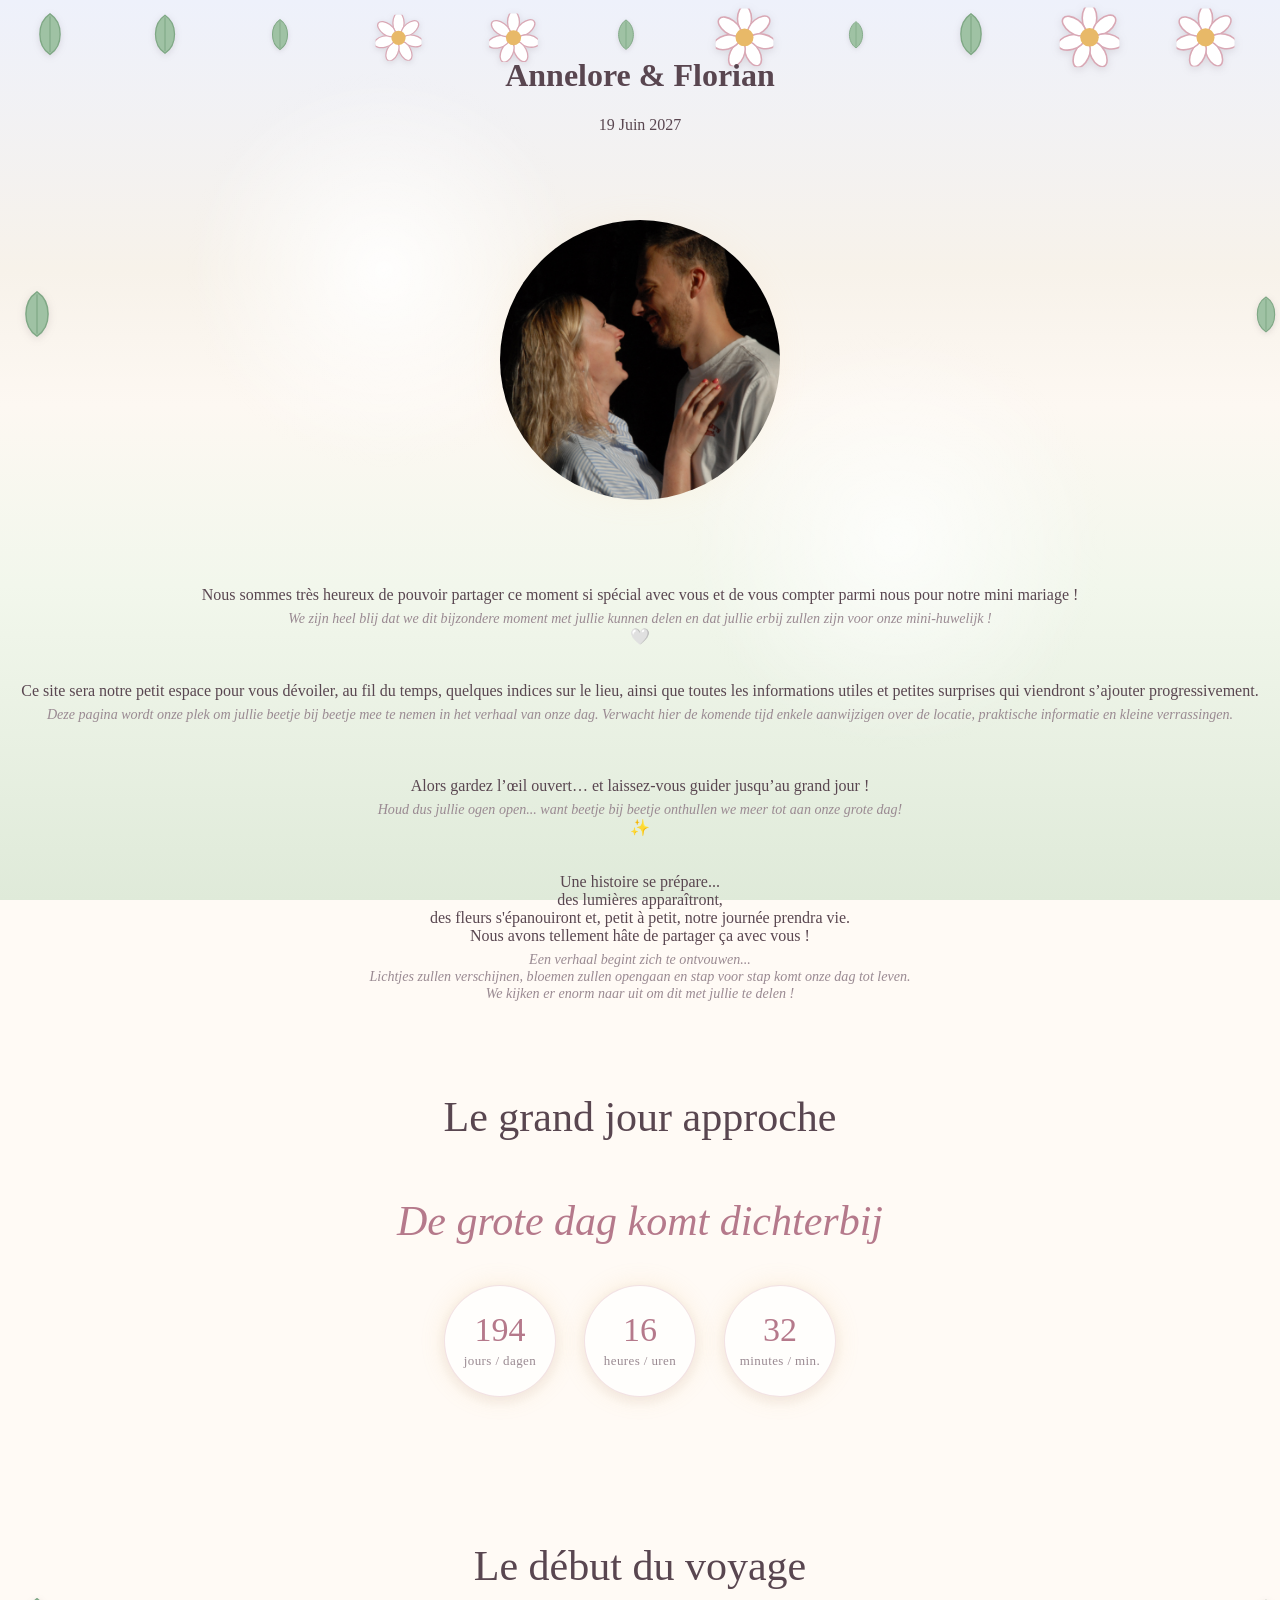
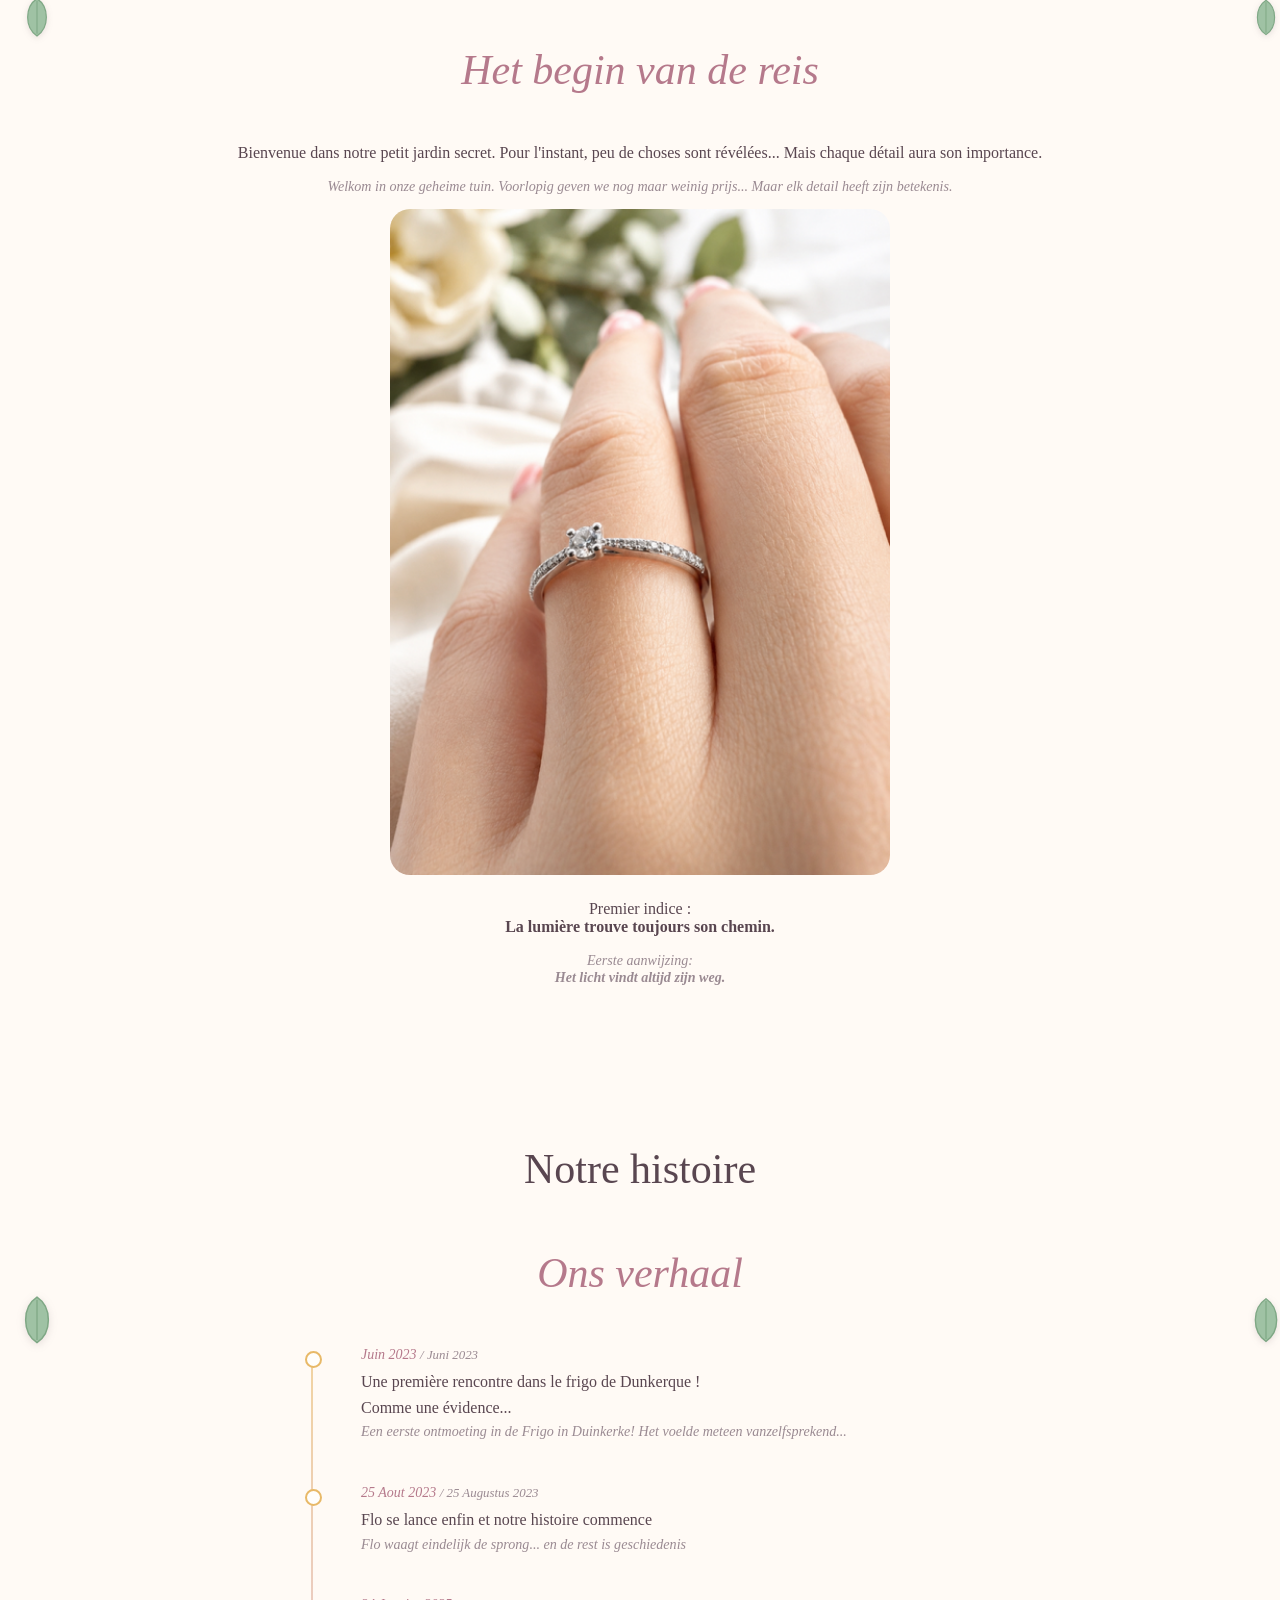
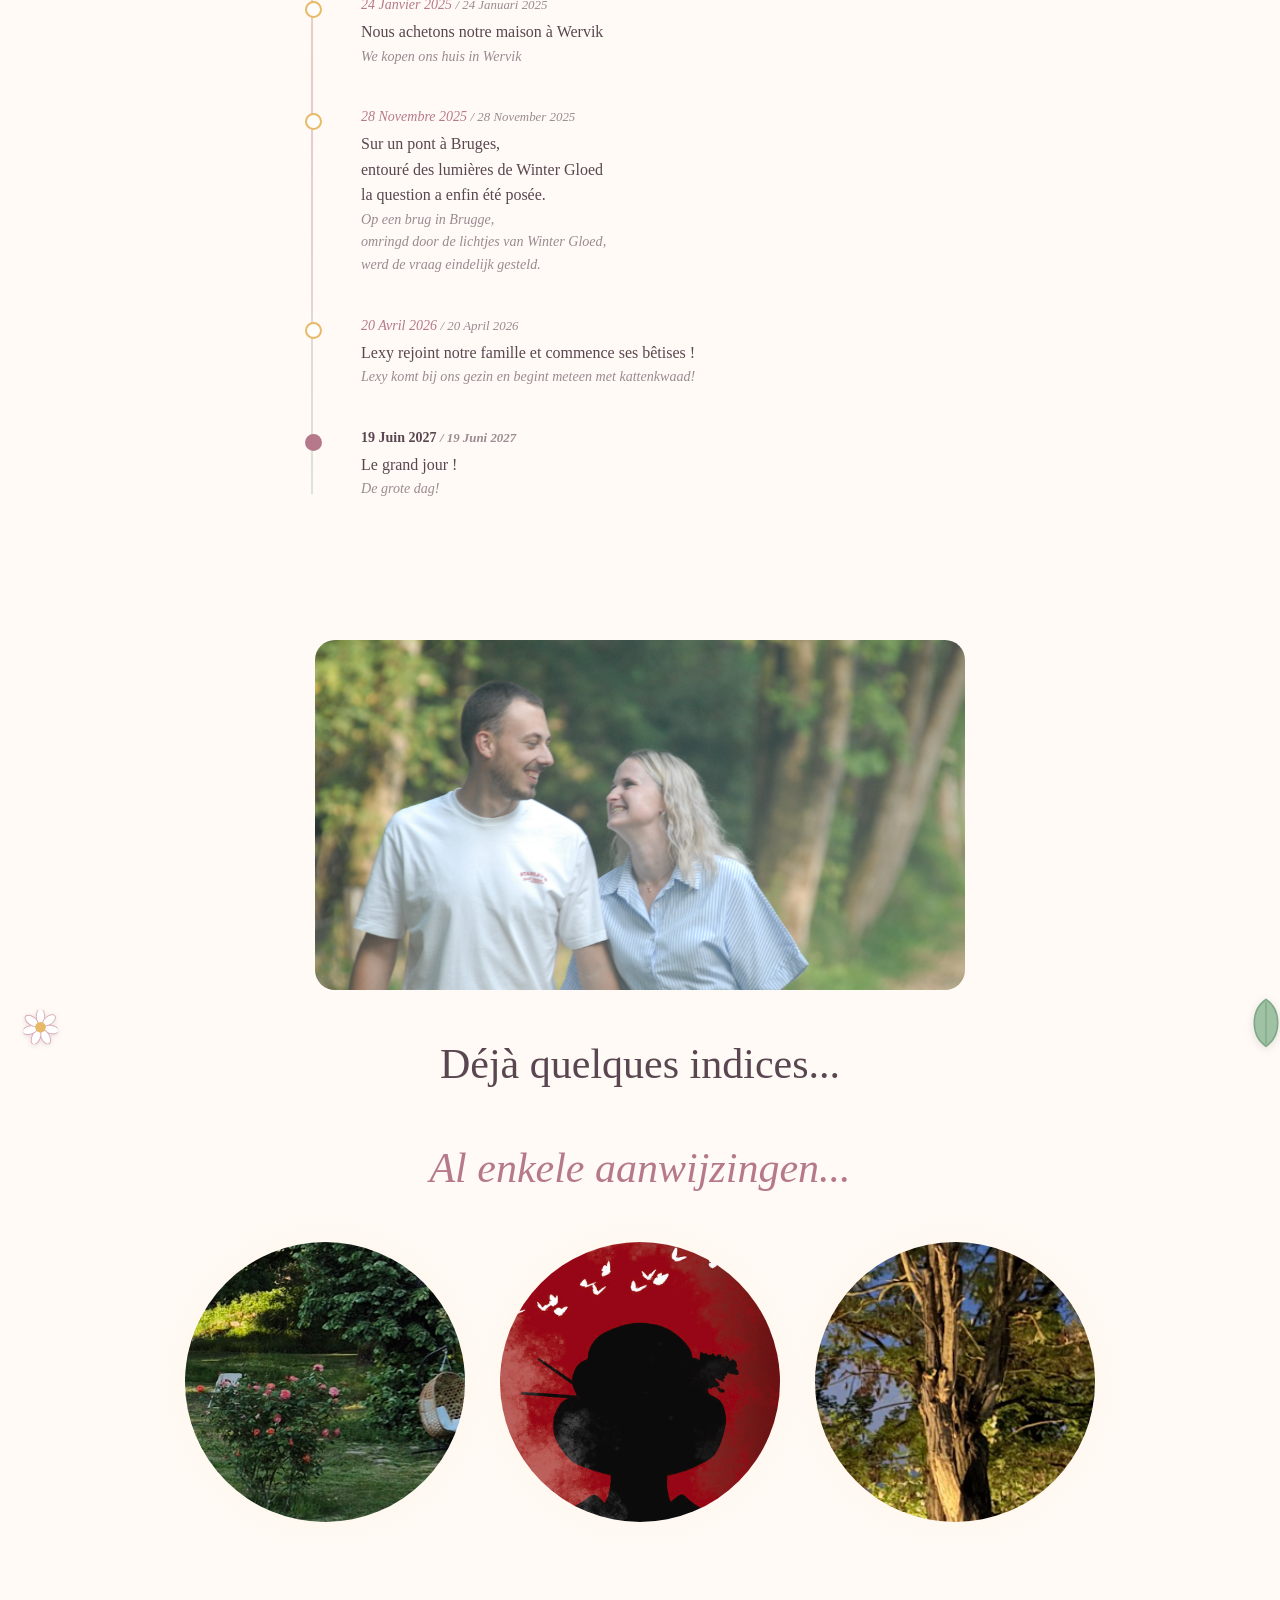
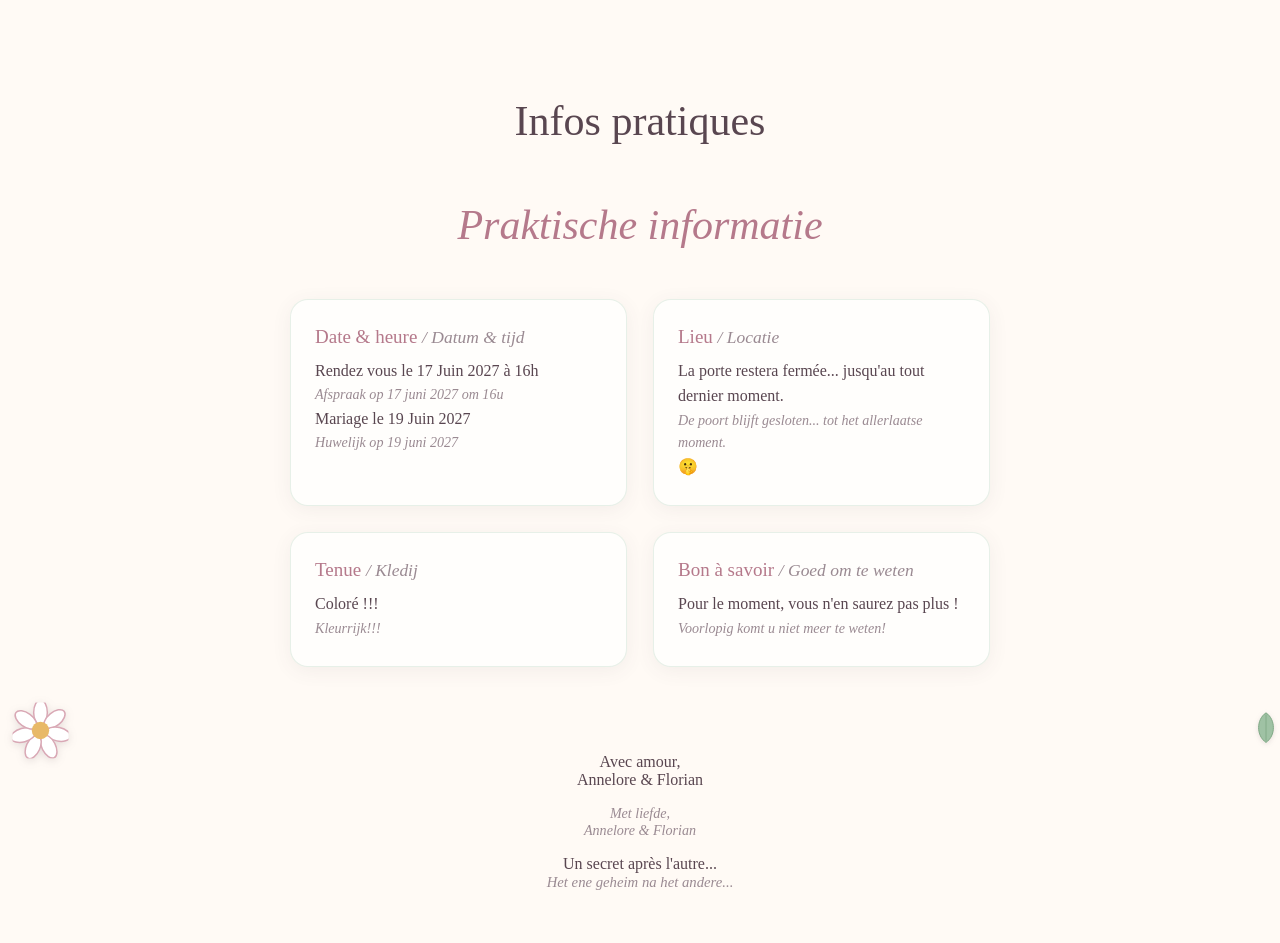
==== index.html @ fc799171 "Update index.html" ====
<!DOCTYPE html>
<html lang="fr">
<head>
    <meta charset="UTF-8">
    <meta name="viewport" content="width=device-width, initial-scale=1.0">
    <meta name="color-scheme" content="light only">
    <br>
    <br>
    <title>Annelore & Florian</title>
    <link rel="stylesheet" href="style.css">
</head>
<body>
<div class="background"></div>
<!-- Décor floral réparti sur toute la page -->
<div class="decor-floral" id="decorFloral"></div>
<header>
    <div class="glow"></div>
    <h1>Annelore <span>&</span> Florian</h1>
    <p class="date">19 Juin 2027</p>

    <section class="compte-goutte">
        <div class="cartes">
            <div class="carte cache">
                <img src="images/DSC_0178.JPG" alt="indice 0">
            </div>
        </div>
    </section>

    <p class="intro">
        Nous sommes très heureux de pouvoir partager ce moment si spécial avec vous et de vous compter parmi nous pour notre mini mariage ! <br>
        <span class="nl">We zijn heel blij dat we dit bijzondere moment met jullie kunnen delen en dat jullie erbij zullen zijn voor onze mini-huwelijk ! </span>🤍
        <br><br><br>
        Ce site sera notre petit espace pour vous dévoiler, au fil du temps, quelques indices sur le lieu, ainsi que toutes les informations utiles et petites surprises qui viendront s’ajouter progressivement.<br>
        <span class="nl">Deze pagina wordt onze plek om jullie beetje bij beetje mee te nemen in het verhaal van onze dag. Verwacht hier de komende tijd enkele aanwijzigen over de locatie, praktische informatie en kleine verrassingen. </span>
        <br><br><br>
        Alors gardez l’œil ouvert… et laissez-vous guider jusqu’au grand jour ! <br>
        <span class="nl">Houd dus jullie ogen open... want beetje bij beetje onthullen we meer tot aan onze grote dag!</span> ✨
        <br><br><br>
        Une histoire se prépare...<br>
        des lumières apparaîtront,<br>
        des fleurs s'épanouiront et, petit à petit, notre journée prendra vie.<br>
        Nous avons tellement hâte de partager ça avec vous !<br>
        <span class="nl">
            Een verhaal begint zich te ontvouwen...<br>
            Lichtjes zullen verschijnen, bloemen zullen opengaan en stap voor stap komt onze dag tot leven.<br>
            We kijken er enorm naar uit om dit met jullie te delen !
        </span>
    </p>
</header>

<!-- ===== COMPTE À REBOURS ===== -->
<section class="compte-rebours">
    <h2>Le grand jour approche<span class="nl-titre"><br>De grote dag komt dichterbij</span></h2>
    <div class="rebours" id="countdown">
        <div class="rebours-bloc">
            <span class="rebours-nombre" id="cr-jours">00</span>
            <span class="rebours-label">jours / dagen</span>
        </div>
        <div class="rebours-bloc">
            <span class="rebours-nombre" id="cr-heures">00</span>
            <span class="rebours-label">heures / uren</span>
        </div>
        <div class="rebours-bloc">
            <span class="rebours-nombre" id="cr-minutes">00</span>
            <span class="rebours-label">minutes / min.</span>
        </div>
    </div>
</section>

<section class="mystere">
    <h2>Le début du voyage<span class="nl-titre"><br>Het begin van de reis</span></h2>
    <p>
        Bienvenue dans notre petit jardin secret.
        Pour l'instant, peu de choses sont révélées...
        Mais chaque détail aura son importance.
    </p>
    <p class="nl">
        Welkom in onze geheime tuin.
        Voorlopig geven we nog maar weinig prijs...
        Maar elk detail heeft zijn betekenis.
    </p>
    <div class="indice">
        <img src="images/annonce-mariage" alt="Annonce du mariage">
        <p>
            Premier indice : <br>
            <strong>La lumière trouve toujours son chemin.</strong>
        </p>
        <p class="nl">
            Eerste aanwijzing: <br>
            <strong>Het licht vindt altijd zijn weg.</strong>
        </p>
    </div>
</section>

<!-- ===== NOTRE HISTOIRE ===== -->
<section class="histoire">
    <h2>Notre histoire<span class="nl-titre"><br>Ons verhaal</span></h2>
    <div class="frise">
        <div class="etape">
            <span class="etape-date">Juin 2023 <span class="nl-inline">/ Juni 2023</span></span>
            <p>Une première rencontre dans le frigo de Dunkerque !</p>
            <p>Comme une évidence...</p>
            <p class="nl">Een eerste ontmoeting in de Frigo in Duinkerke! Het voelde meteen vanzelfsprekend...</p>
        </div>
        <div class="etape">
            <span class="etape-date">25 Aout 2023 <span class="nl-inline">/ 25 Augustus 2023</span></span>
            <p>Flo se lance enfin et notre histoire commence</p>
            <p class="nl">Flo waagt eindelijk de sprong... en de rest is geschiedenis</p>
        </div>
        <div class="etape">
            <span class="etape-date">24 Janvier 2025 <span class="nl-inline">/ 24 Januari 2025</span></span>
            <p>Nous achetons notre maison à Wervik</p>
            <p class="nl">We kopen ons huis in Wervik</p>
        </div>
        <div class="etape">
            <span class="etape-date">28 Novembre 2025 <span class="nl-inline">/ 28 November 2025</span></span>
            <p>Sur un pont à Bruges,</p>
            <p>entouré des lumières de Winter Gloed</p>
            <p>la question a enfin été posée. </p>
            <p class="nl">Op een brug in Brugge,</p>
            <p class="nl">omringd door de lichtjes van Winter Gloed, </p>
            <p class="nl">werd de vraag eindelijk gesteld. </p>
        </div>
        <div class="etape">
            <span class="etape-date">20 Avril 2026 <span class="nl-inline">/ 20 April 2026</span></span>
            <p>Lexy rejoint notre famille et commence ses bêtises !</p>
            <p class="nl">Lexy komt bij ons gezin en begint meteen met kattenkwaad!</p>
        </div>
        <div class="etape etape-aujourdhui">
            <span class="etape-date">19 Juin 2027 <span class="nl-inline">/ 19 Juni 2027</span></span>
            <p>Le grand jour !</p>
            <p class="nl">De grote dag!</p>
        </div>
    </div>
</section>

<section class="compte-goutte">
<img src="images/DSC_0230.JPG" alt="pont">
   <h2>Déjà quelques indices...<span class="nl-titre"><br>Al enkele aanwijzingen...</span></h2>
<div class="cartes">
    <div class="carte cache">
        <img src="images/indice1.png" alt="indice 1">
    </div>
    <div class="carte cache">
        <img src="images/indice2.png" alt="indice 2">
    </div>
    <div class="carte cache">
        <img src="images/indice3.png" alt="indice 3">
    </div>
</div>
</section>

<!-- ===== INFOS PRATIQUES ===== -->
<section class="infos-pratiques">
    <h2>Infos pratiques<span class="nl-titre"><br>Praktische informatie</span></h2>
    <div class="infos-grille">
        <div class="info-carte">
            <h3>Date &amp; heure <span class="nl-inline">/ Datum &amp; tijd</span></h3>
            <p>Rendez vous le 17 Juin 2027 à 16h </p>
            <p class="nl">Afspraak op 17 juni 2027 om 16u </p>
            <p>Mariage le 19 Juin 2027 </p>
            <p class="nl">Huwelijk op 19 juni 2027 </p>
        </div>
        <div class="info-carte">
            <h3>Lieu <span class="nl-inline">/ Locatie</span></h3>
            <p>La porte restera fermée... jusqu'au tout dernier moment. </p>
            <p class="nl">De poort  blijft gesloten... tot het allerlaatse moment. </p> 
            <p>🤫</p>
        </div>
        <div class="info-carte">
            <h3>Tenue <span class="nl-inline">/ Kledij</span></h3>
            <p>Coloré !!!</p>
            <p class="nl">Kleurrijk!!!</p>
        </div>
        <div class="info-carte">
            <h3>Bon à savoir <span class="nl-inline">/ Goed om te weten</span></h3>
            <p>Pour le moment, vous n'en saurez pas plus !</p>
            <p class="nl">Voorlopig komt u niet meer te weten!</p>
        </div>
    </div>
</section>

<footer>
<p>
Avec amour,<br>
Annelore & Florian
</p>
<p class="nl">
Met liefde,<br>
Annelore & Florian
</p>
<p class="petit">
Un secret après l'autre...<br>
<span class="nl-inline">Het ene geheim na het andere...</span>
    <br>
    <br>
    <br>
</p>
</footer>
<script src="script.js"></script>
</body>
</html>
---- style.css ----
body {
    color-scheme: light only;
    margin: 0;
    background: #fffaf5;
    color: #594650;
    font-family: Georgia, serif;
    text-align: center;
    position: relative;
    overflow-x: hidden;
}

/* ===== Fenêtre sur un jardin : ciel doux qui descend vers une prairie fleurie ===== */
body::before {
    content: "";
    position: fixed;
    inset: 0;
    z-index: -2;
    pointer-events: none;
    background:
        linear-gradient(180deg, #eef1fb 0%, #f7f2ea 30%, #fdf8f2 45%, #f2f7ec 65%, #dfead9 100%),
        radial-gradient(circle at 6% 10%, rgba(244, 190, 201, 0.5), transparent 20%),
        radial-gradient(circle at 94% 8%, rgba(220, 201, 232, 0.4), transparent 20%),
        radial-gradient(circle at 12% 30%, rgba(159, 194, 164, 0.35), transparent 22%),
        radial-gradient(circle at 88% 32%, rgba(238, 207, 174, 0.4), transparent 22%),
        radial-gradient(circle at 4% 55%, rgba(220, 201, 232, 0.35), transparent 24%),
        radial-gradient(circle at 96% 58%, rgba(244, 190, 201, 0.4), transparent 24%),
        radial-gradient(circle at 15% 80%, rgba(159, 194, 164, 0.45), transparent 26%),
        radial-gradient(circle at 85% 82%, rgba(196, 218, 199, 0.5), transparent 28%),
        radial-gradient(circle at 25% 95%, rgba(238, 207, 174, 0.4), transparent 24%),
        radial-gradient(circle at 75% 97%, rgba(244, 190, 201, 0.4), transparent 24%);
    background-repeat: no-repeat;
}

/* Halos lumineux + léger effet "vue encadrée" */
body::after {
    content: "";
    position: fixed;
    inset: 0;
    z-index: -1;
    pointer-events: none;
    background:
        radial-gradient(circle at 30% 30%, rgba(255,255,255,0.9), transparent 18%),
        radial-gradient(circle at 70% 60%, rgba(255,255,255,0.75), transparent 20%);
}

/* ===== DÉCOR FLORAL : cadre fixe tout autour du site ===== */
.decor-floral {
    position: absolute;
    top: 0;
    left: 0;
    width: 100%;
    pointer-events: none;
    z-index: 0;
    overflow: hidden;
}

.marguerite, .feuille {
    position: absolute;
    opacity: 1;
    filter: drop-shadow(0 2px 4px rgba(89, 70, 80, 0.15));
}

/* Le contenu doit rester au-dessus du décor */
header, section, footer {
    position: relative;
    z-index: 1;
}

section {
    max-width: 1100px;
    margin: 0 auto;
    padding: 70px 20px;
}

h2 {
    font-size: 42px;
    font-weight: normal;
    margin-bottom: 50px;
}

/* Grande photo du haut */
section > img {
    display: block !important;
    width: 650px !important;
    max-width: 90% !important;
    height: 350px !important;
    object-fit: cover !important;
    margin: 0 auto 50px !important;
    border-radius: 20px !important;
}

/* CONTENEUR DES 3 INDICES */
div.cartes {
    display: flex !important;
    flex-direction: row !important;
    justify-content: center !important;
    align-items: center !important;
    gap: 35px !important;
    width: 100% !important;
    max-width: 1000px !important;
    margin: 0 auto !important;
}

/* CHAQUE CARTE */
div.cartes div.carte {
    display: block !important;
    flex: 0 0 280px !important;
    width: 280px !important;
    height: 280px !important;
    min-width: 280px !important;
    min-height: 280px !important;
    max-width: 280px !important;
    max-height: 280px !important;
    overflow: hidden !important;
    border-radius: 50% !important;
    box-shadow: 0 0 30px rgba(255, 220, 170, 0.12) !important;
}

/* IMAGE À L'INTÉRIEUR DES CARTES */
div.cartes div.carte img {
    display: block !important;
    width: 100% !important;
    height: 100% !important;
    max-width: none !important;
    max-height: none !important;
    object-fit: cover !important;
    margin: 0 !important;
    border-radius: 0 !important;
}

/* TÉLÉPHONE */
@media (max-width: 900px) {
    div.cartes {
        flex-wrap: wrap !important;
    }
    div.cartes div.carte {
        flex: 0 0 240px !important;
        width: 240px !important;
        height: 240px !important;
        min-width: 240px !important;
        min-height: 240px !important;
        max-width: 240px !important;
        max-height: 240px !important;
    }
}

/* Photo dans l'encadré "indice" */
.indice img {
    display: block !important;
    width: 100% !important;
    max-width: 500px !important;
    height: auto !important;
    object-fit: cover !important;
    margin: 0 auto 25px !important;
    border-radius: 20px !important;
}

@media (max-width: 600px) {
    .indice img {
        max-width: 100% !important;
    }
}

@media (max-width: 600px) {
    section {
        padding: 45px 15px;
    }
    h2 {
        font-size: 30px;
        margin-bottom: 35px;
    }
    section > img {
        width: 100% !important;
        max-width: 100% !important;
        height: 250px !important;
    }
    div.cartes {
        flex-direction: column !important;
        gap: 25px !important;
    }
    div.cartes div.carte {
        flex: none !important;
        width: 260px !important;
        height: 260px !important;
        min-width: 260px !important;
        min-height: 260px !important;
    }
}

/* ============================================================
   COMPTE À REBOURS
   ============================================================ */
.compte-rebours {
    padding-top: 40px;
    padding-bottom: 40px;
}

.compte-rebours h2 {
    margin-bottom: 40px;
}

.rebours {
    display: flex;
    justify-content: center;
    align-items: center;
    gap: 28px;
    flex-wrap: wrap;
}

.rebours-bloc {
    display: flex;
    flex-direction: column;
    align-items: center;
    justify-content: center;
    width: 110px;
    height: 110px;
    border-radius: 50%;
    background: #fffefc;
    box-shadow: 0 0 25px rgba(233, 185, 104, 0.18), 0 4px 14px rgba(89, 70, 80, 0.08);
    border: 1px solid rgba(217, 168, 181, 0.35);
}

.rebours-nombre {
    font-size: 34px;
    line-height: 1;
    color: #b5798b;
    font-variant-numeric: tabular-nums;
}

.rebours-label {
    margin-top: 6px;
    font-size: 13px;
    letter-spacing: 0.4px;
    color: #9a8a92;
}

@media (max-width: 600px) {
    .rebours {
        gap: 16px;
    }
    .rebours-bloc {
        width: 82px;
        height: 82px;
    }
    .rebours-nombre {
        font-size: 24px;
    }
    .rebours-label {
        font-size: 11px;
    }
}

/* ============================================================
   NOTRE HISTOIRE — frise chronologique
   ============================================================ */
.histoire {
    padding-top: 40px;
}

.frise {
    position: relative;
    max-width: 640px;
    margin: 0 auto;
    text-align: left;
    padding-left: 30px;
}

.frise::before {
    content: "";
    position: absolute;
    left: 6px;
    top: 6px;
    bottom: 6px;
    width: 2px;
    background: linear-gradient(to bottom, #e8b968, #d9a8b5, #c4d6c7);
    opacity: 0.6;
}

.etape {
    position: relative;
    padding: 0 0 42px 26px;
}

.etape:last-child {
    padding-bottom: 0;
}

.etape::before {
    content: "";
    position: absolute;
    left: -30px;
    top: 4px;
    width: 13px;
    height: 13px;
    border-radius: 50%;
    background: #fffefc;
    border: 2px solid #e8b968;
}

.etape-date {
    display: block;
    font-size: 14px;
    color: #b5798b;
    margin-bottom: 6px;
    font-style: italic;
}

.etape p {
    margin: 0;
    line-height: 1.6;
}

.etape-aujourdhui::before {
    border-color: #b5798b;
    background: #b5798b;
}

.etape-aujourdhui .etape-date {
    color: #594650;
    font-weight: bold;
    font-style: normal;
}

@media (max-width: 600px) {
    .frise {
        padding-left: 16px;
    }
    .etape {
        padding-left: 20px;
    }
    .etape::before {
        left: -24px;
    }
}

/* ============================================================
   INFOS PRATIQUES
   ============================================================ */
.infos-grille {
    display: grid;
    grid-template-columns: repeat(2, minmax(220px, 1fr));
    gap: 26px;
    max-width: 700px;
    margin: 0 auto;
    text-align: left;
}

.info-carte {
    background: #fffefc;
    border-radius: 18px;
    padding: 26px 24px;
    box-shadow: 0 4px 20px rgba(89, 70, 80, 0.07);
    border: 1px solid rgba(196, 218, 199, 0.4);
}

.info-carte h3 {
    margin: 0 0 10px 0;
    font-size: 19px;
    font-weight: normal;
    color: #b5798b;
}

.info-carte p {
    margin: 0;
    line-height: 1.6;
}

@media (max-width: 600px) {
    .infos-grille {
        grid-template-columns: 1fr;
    }
}

/* ============================================================
   VERSION NÉERLANDAISE — texte bilingue
   ============================================================ */
.nl {
    display: block;
    margin-top: 6px;
    font-style: italic;
    color: #9a8a92;
    font-size: 0.88em;
}

.nl-inline {
    font-style: italic;
    color: #9a8a92;
    font-size: 0.92em;
}

.nl-titre {
    display: block;
    font-size: 1em;
    font-style: italic;
    color: #b5798b;
    font-weight: normal;
    margin-top: 8px;
}

@media (max-width: 600px) {
    .rebours-label {
        font-size: 10px;
    }
}
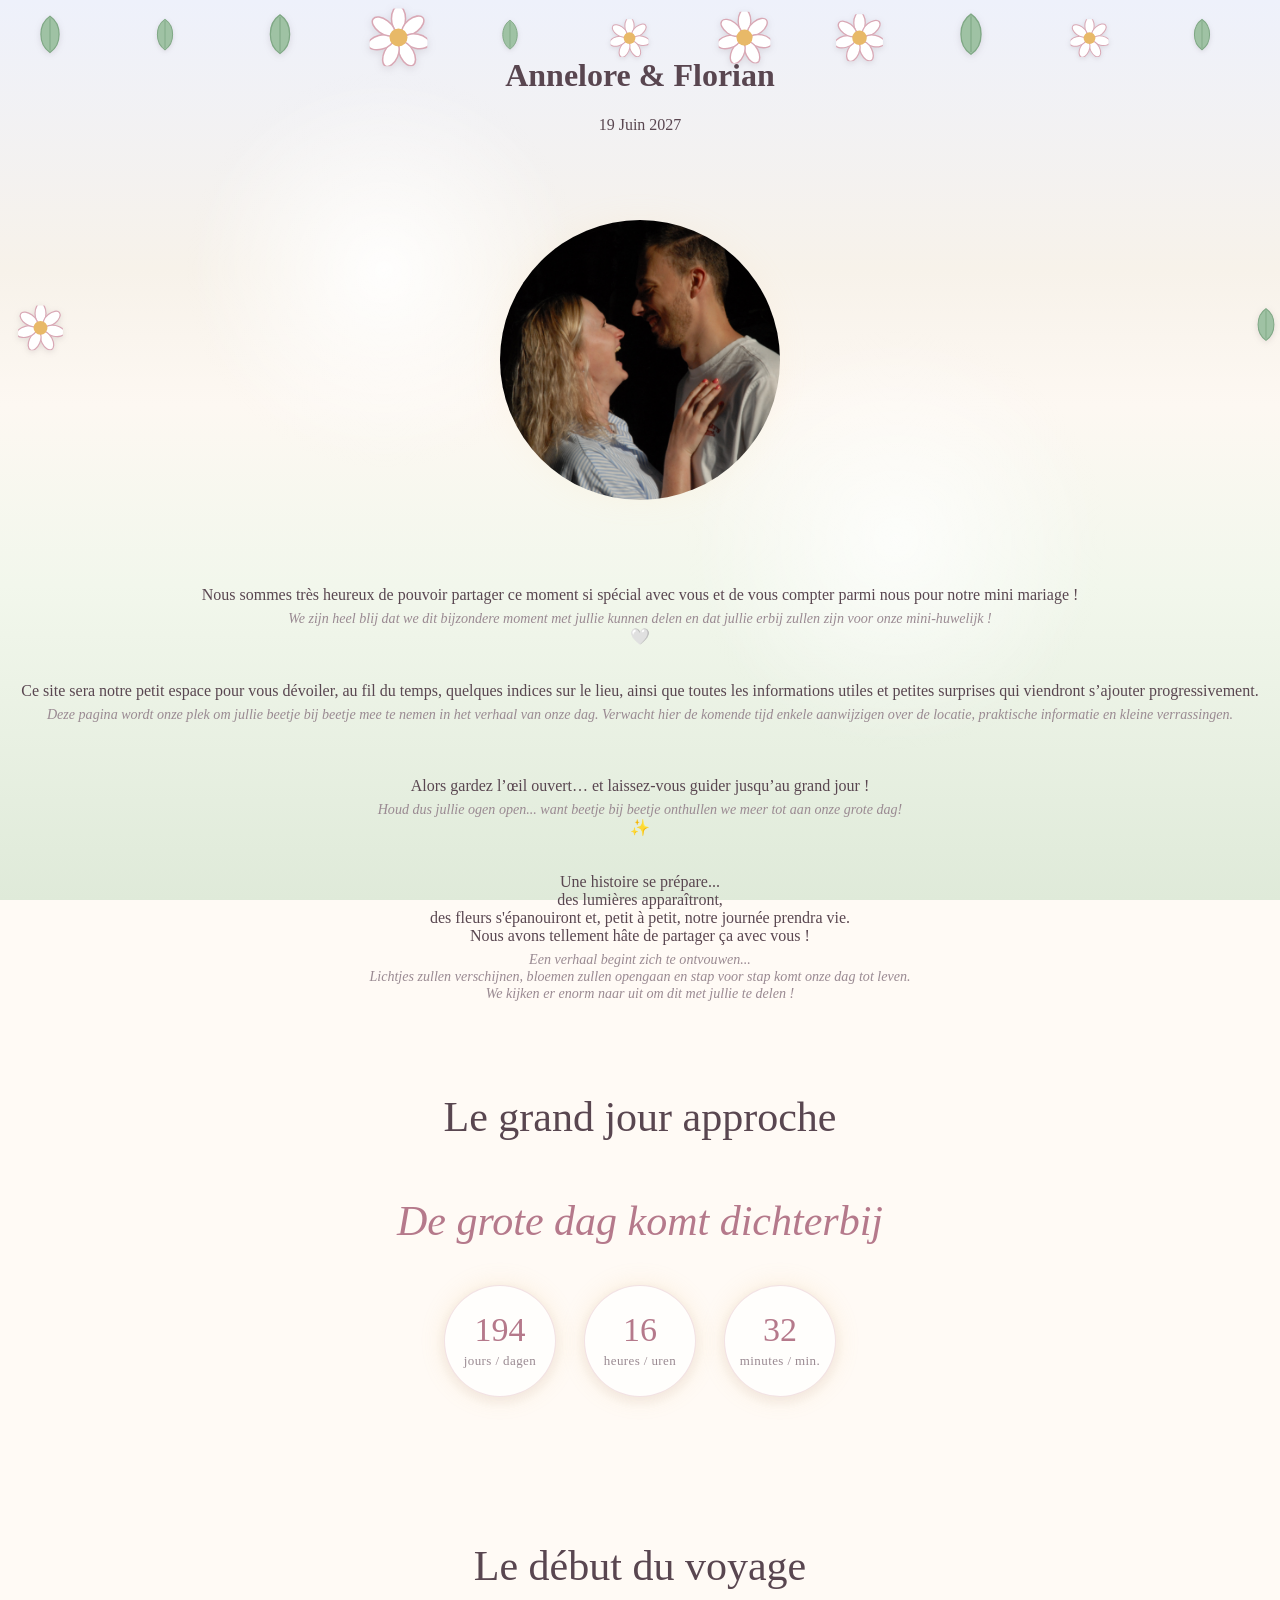
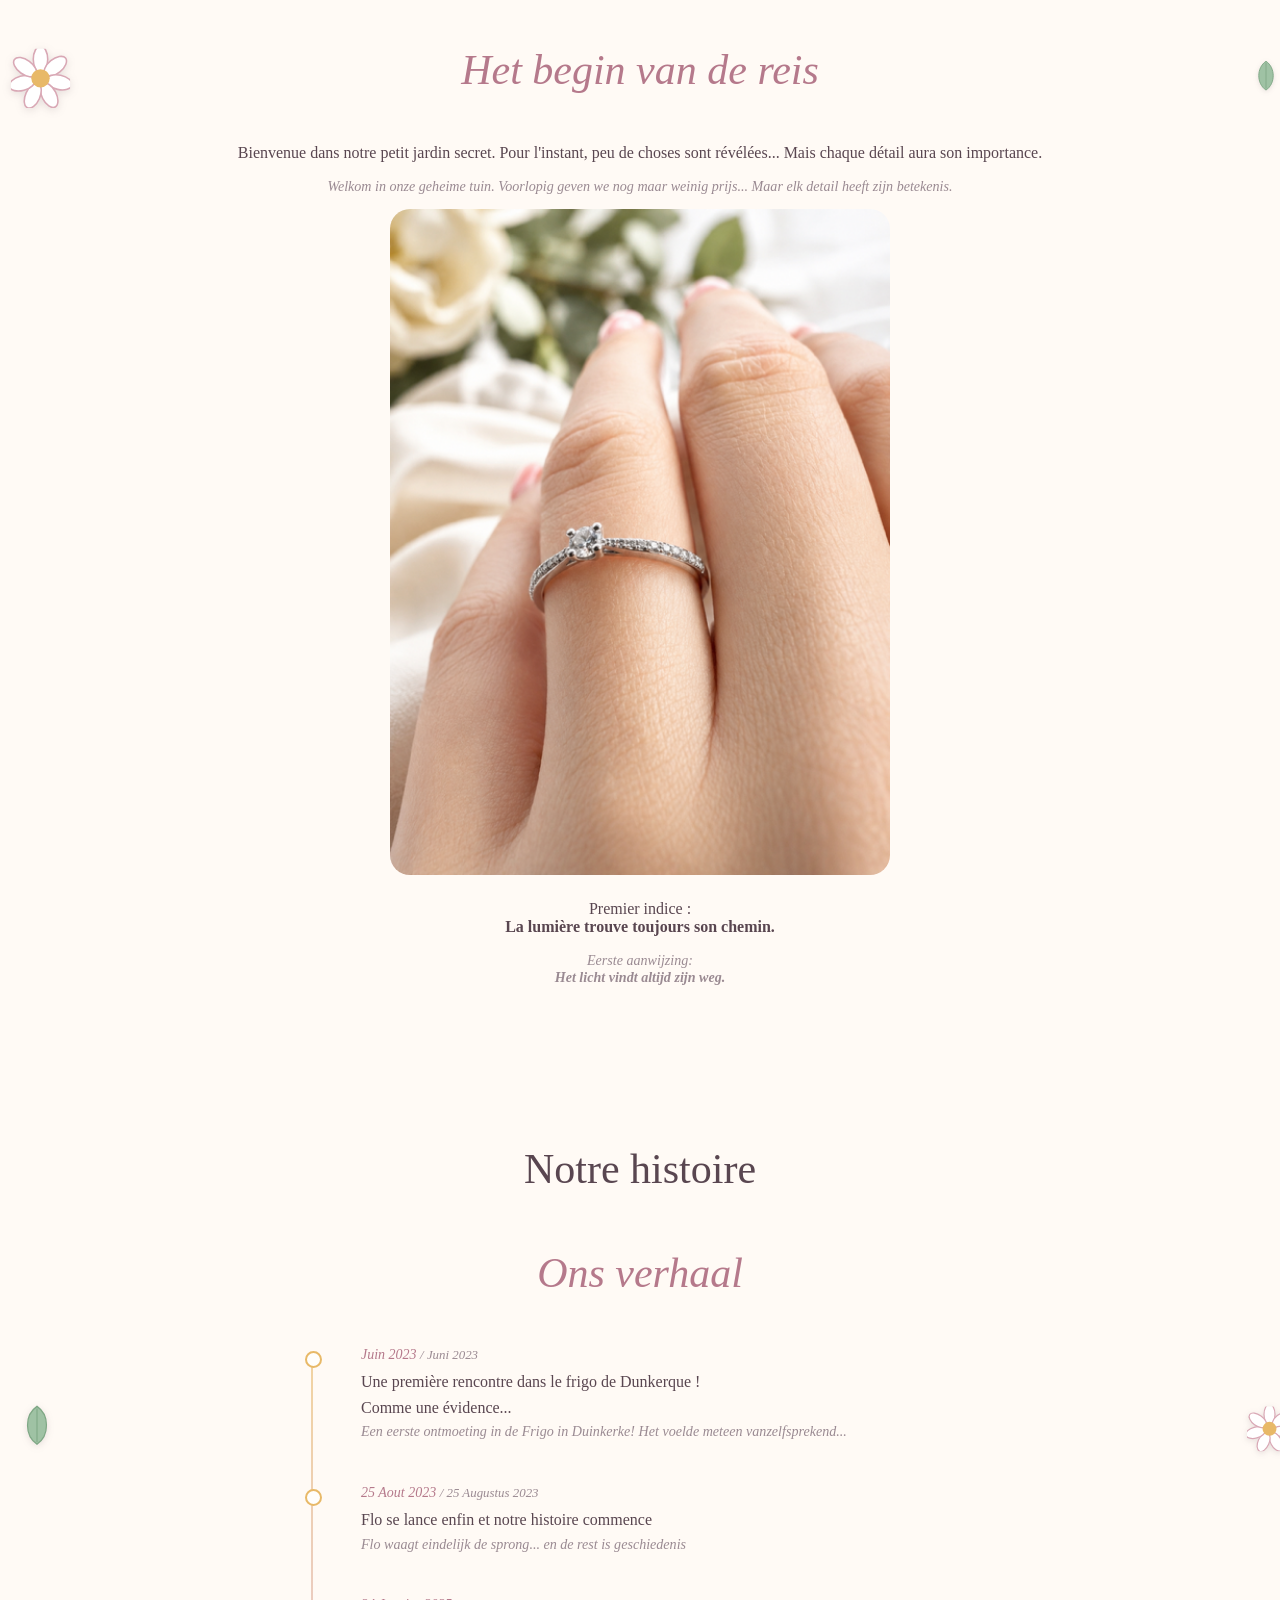
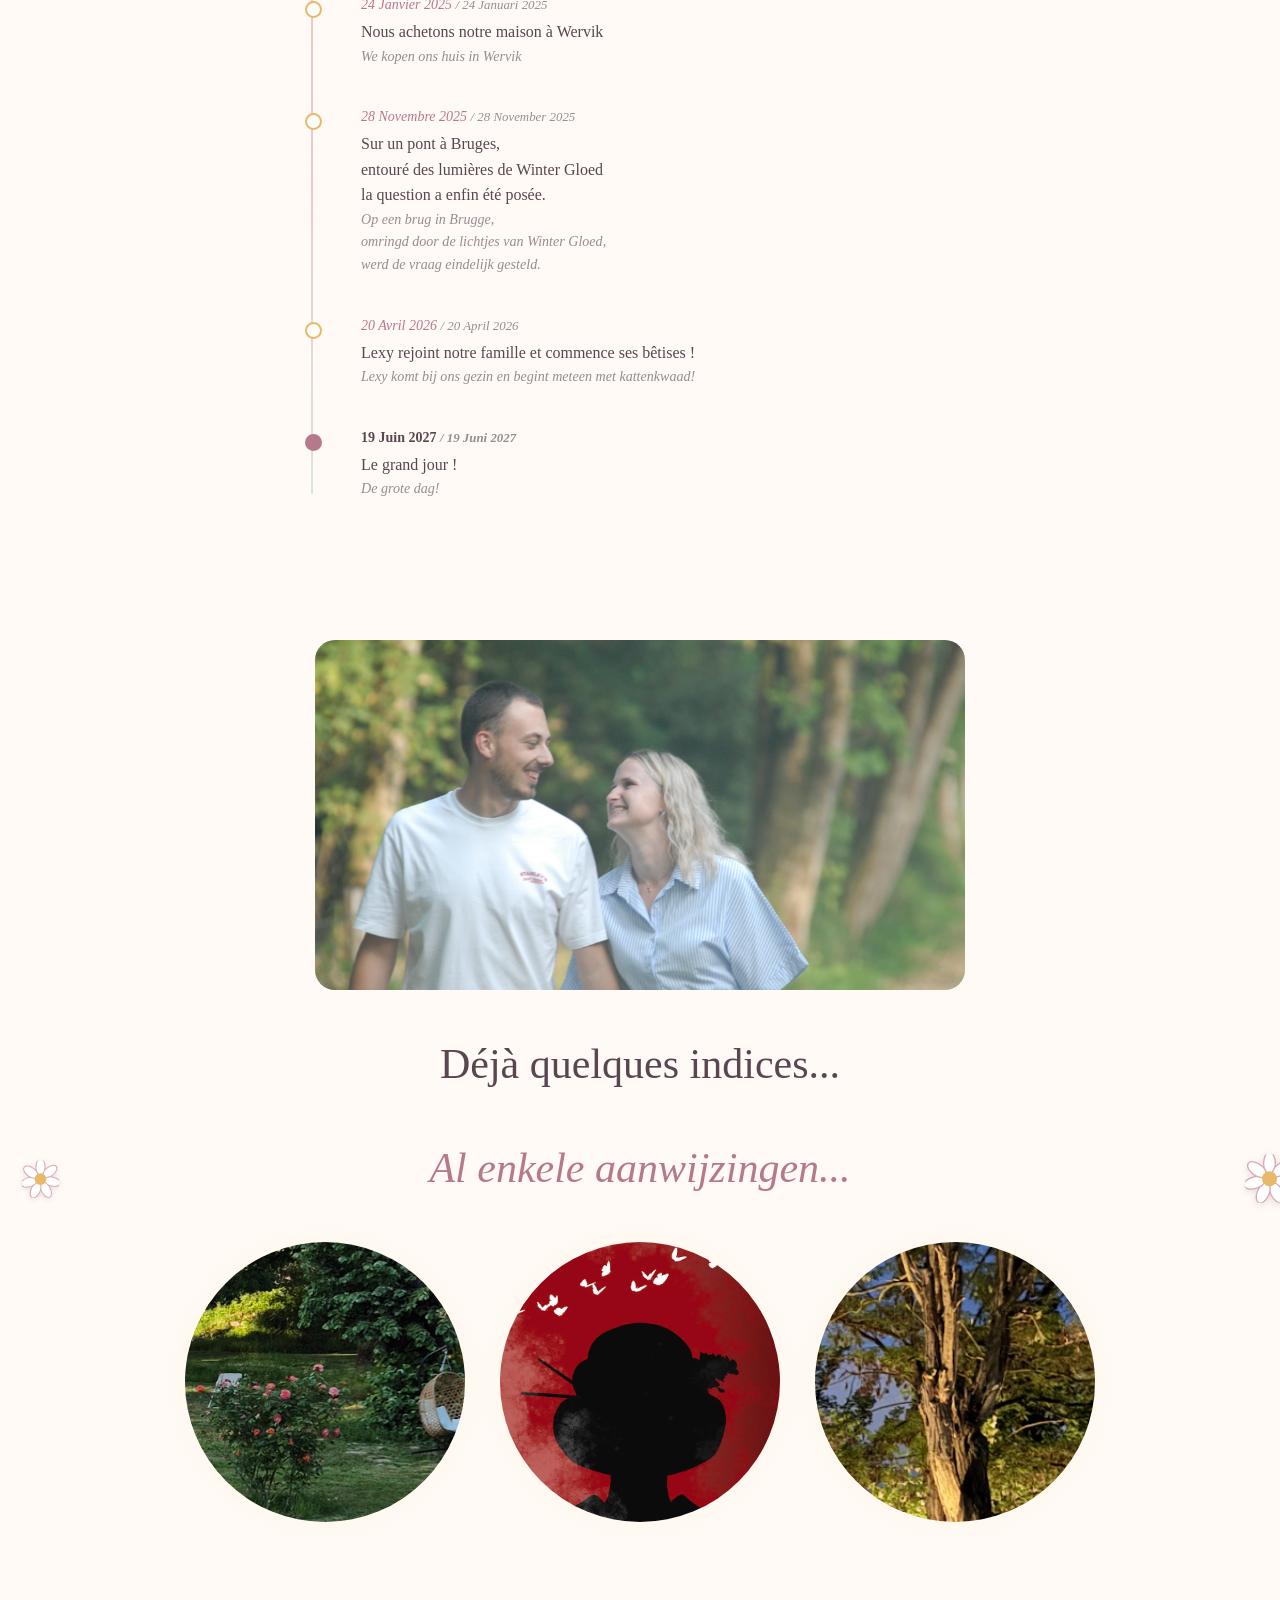
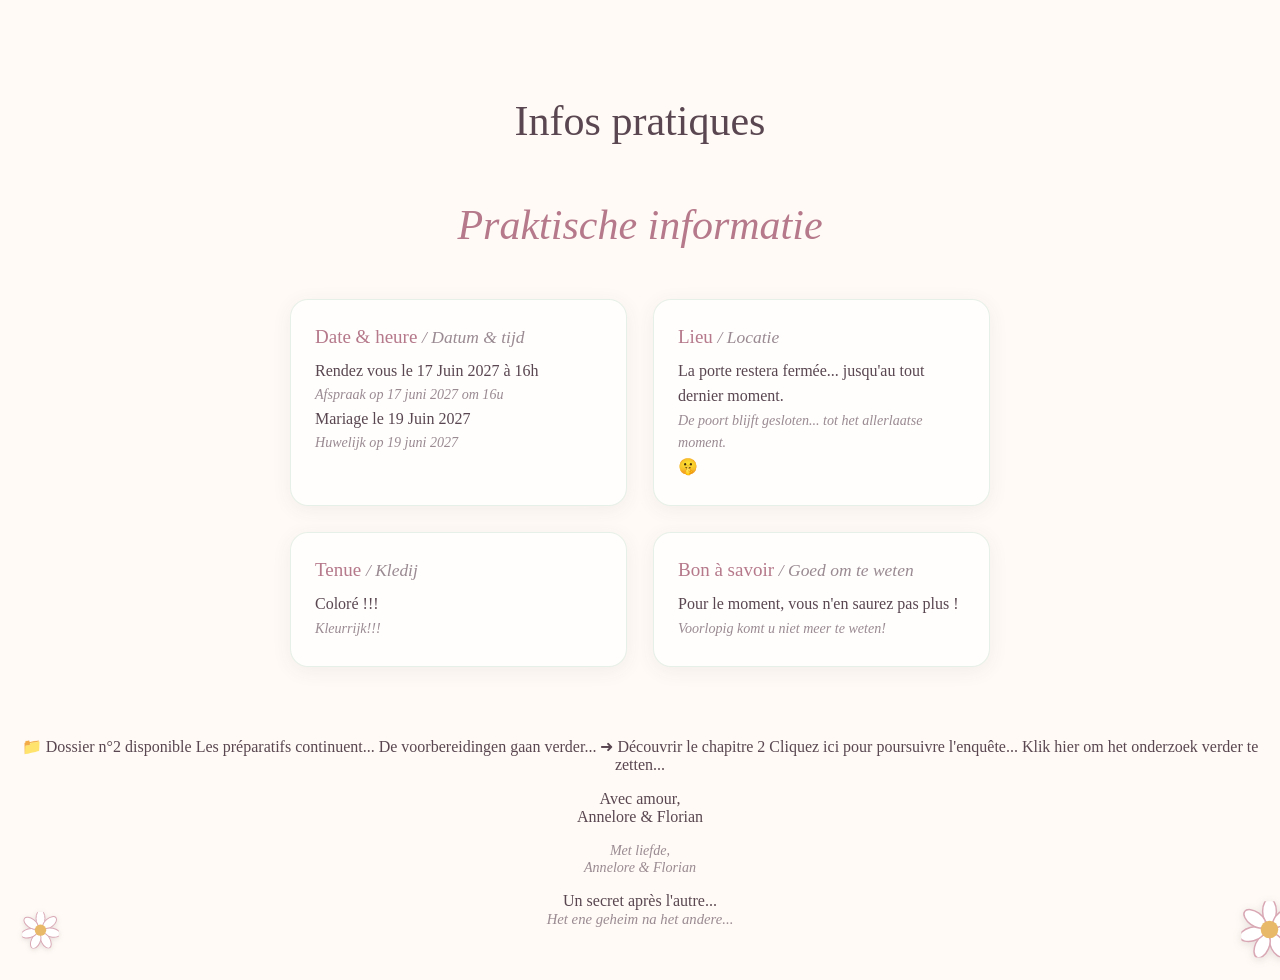
==== commit b025e36c: "Update index.html" ====
--- a/index.html
+++ b/index.html
@@ -179,7 +179,13 @@
         </div>
     </div>
 </section>
-
+📁 Dossier n°2 disponible
+Les préparatifs continuent...
+De voorbereidingen gaan verder...
+
+➜ Découvrir le chapitre 2
+Cliquez ici pour poursuivre l'enquête...
+Klik hier om het onderzoek verder te zetten...
 <footer>
 <p>
 Avec amour,<br>
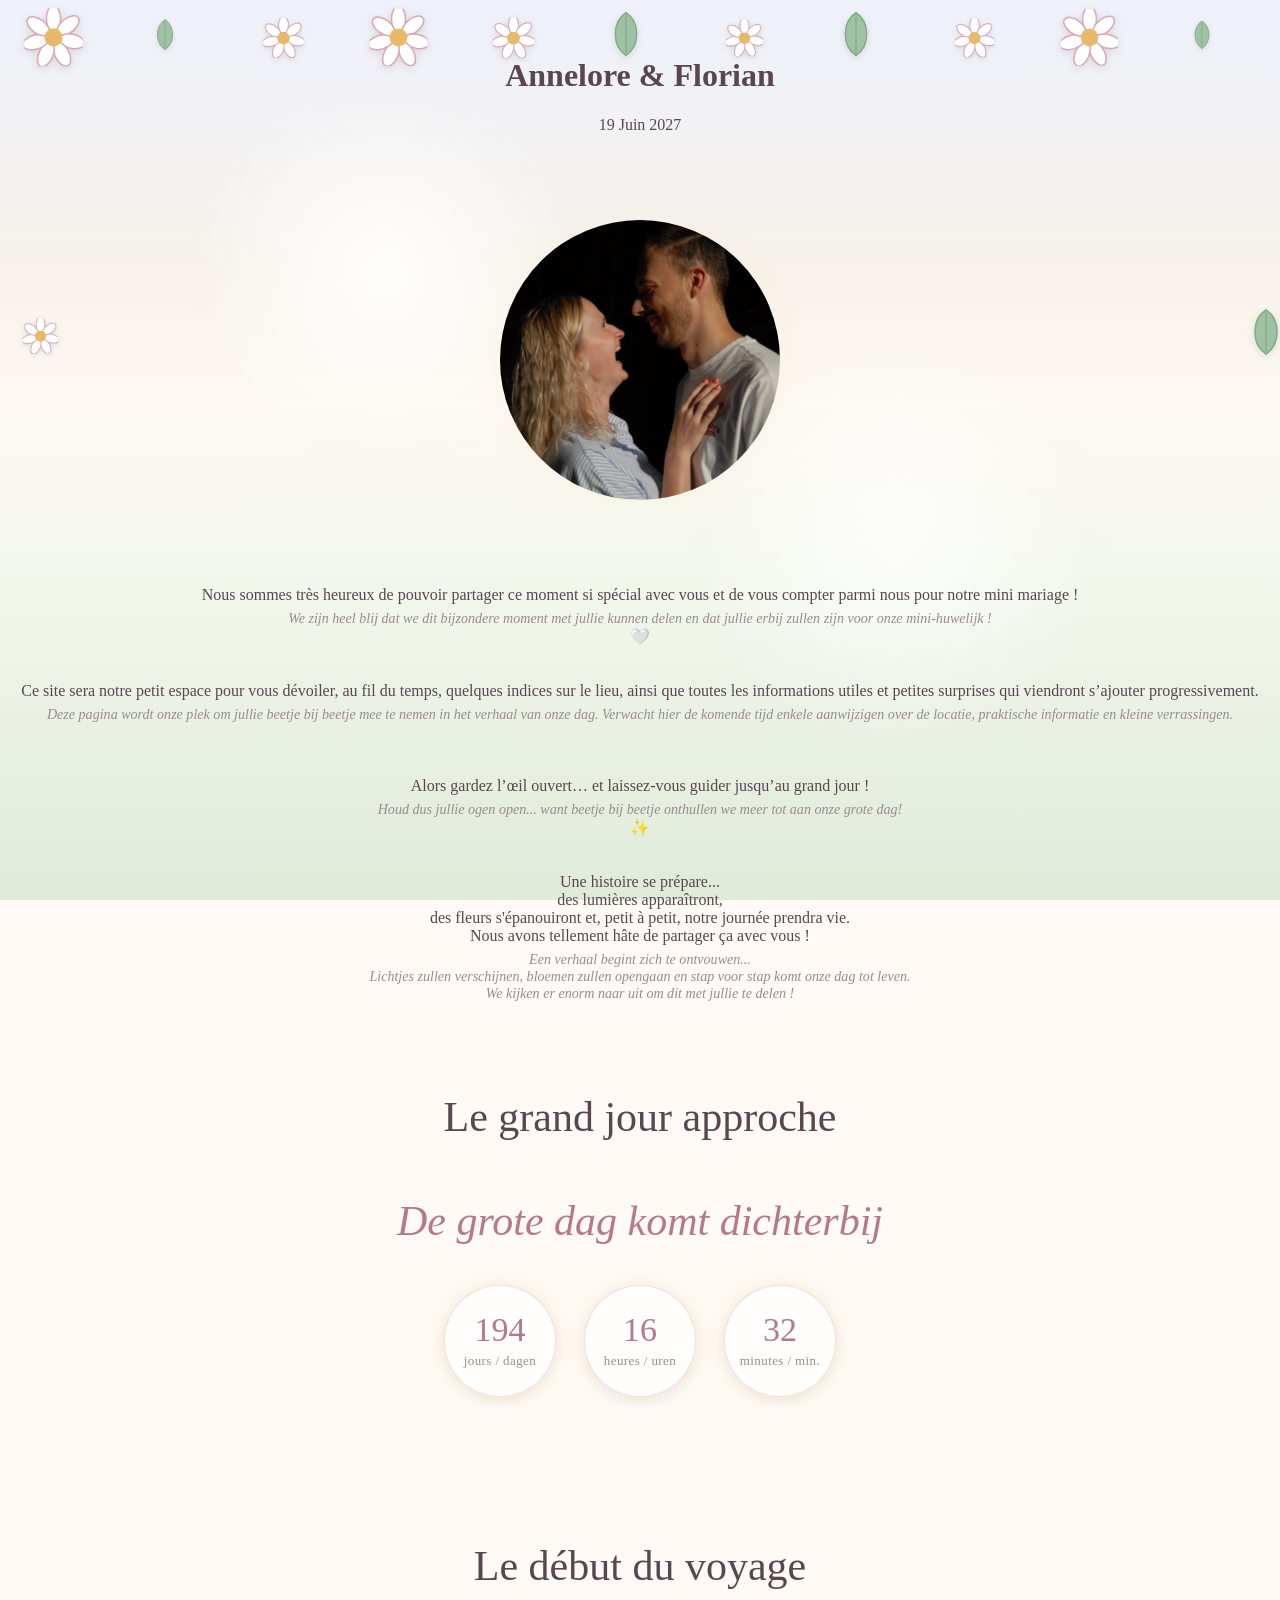
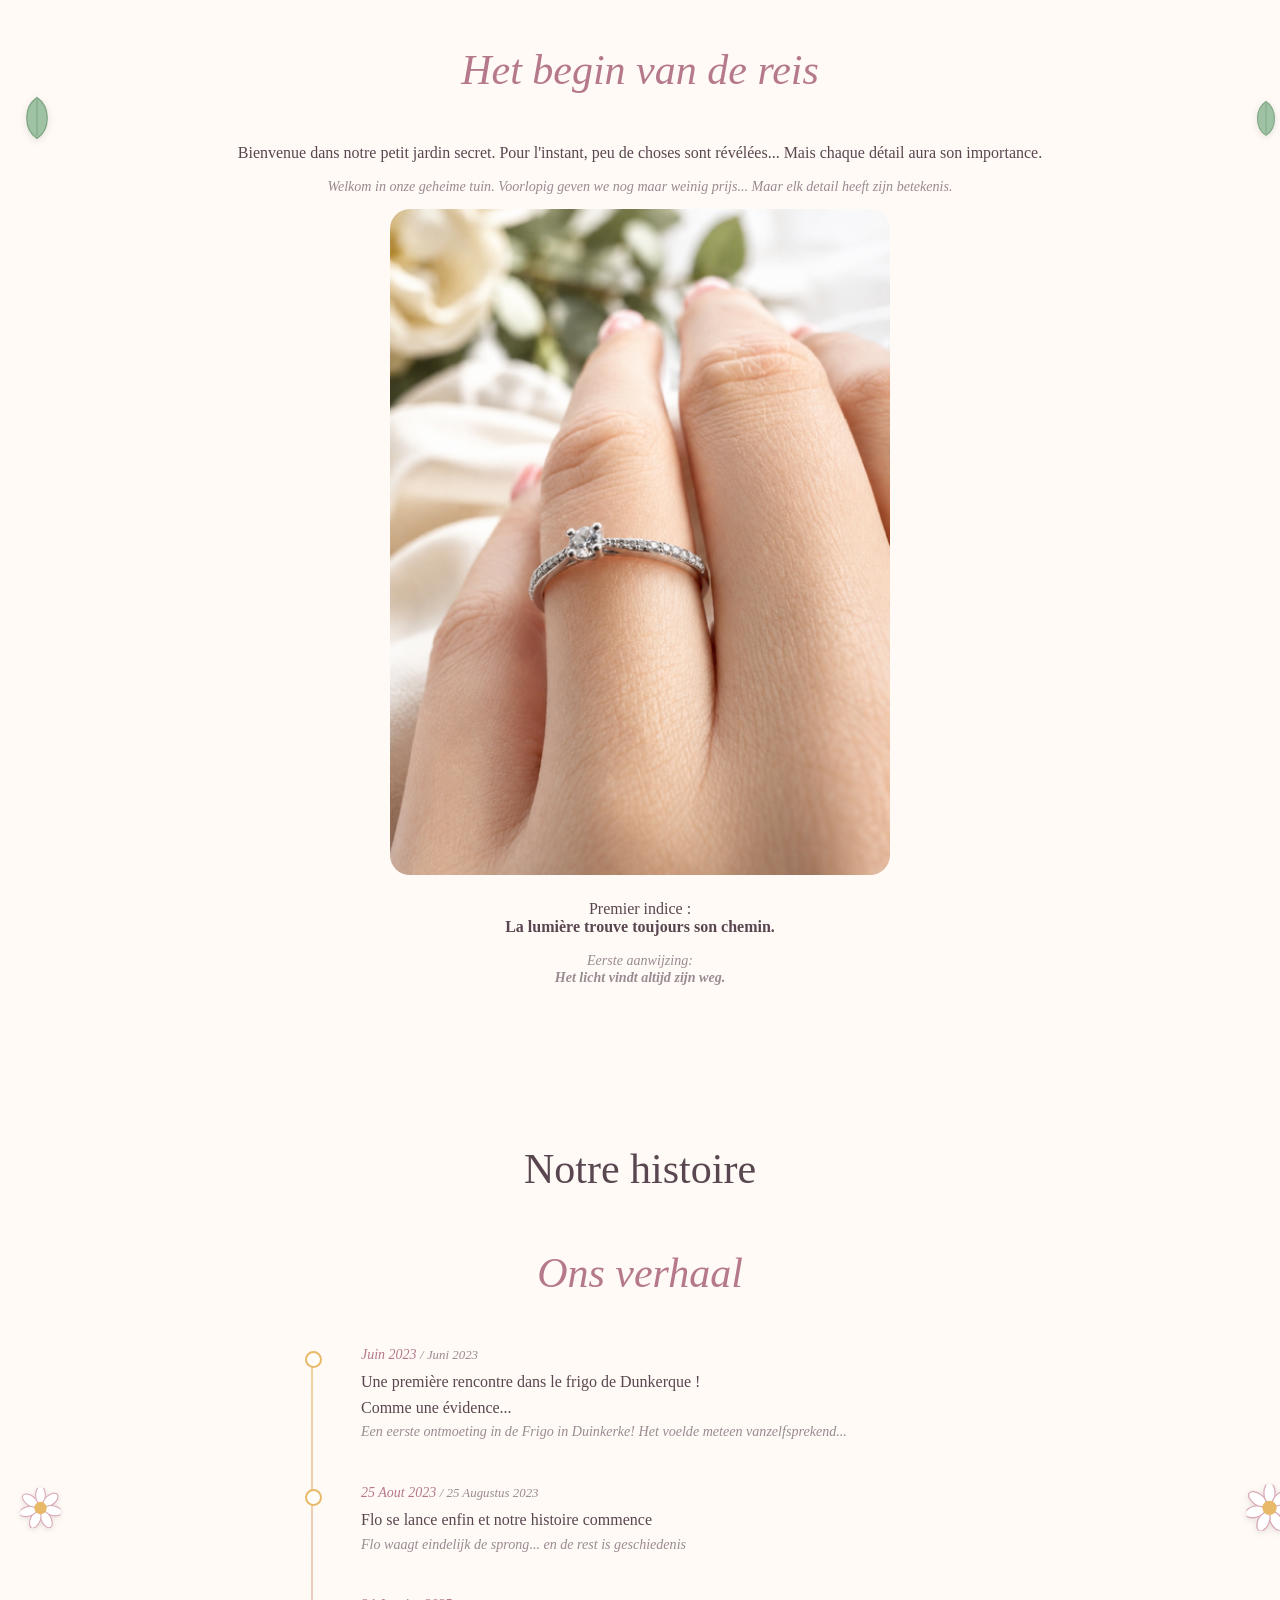
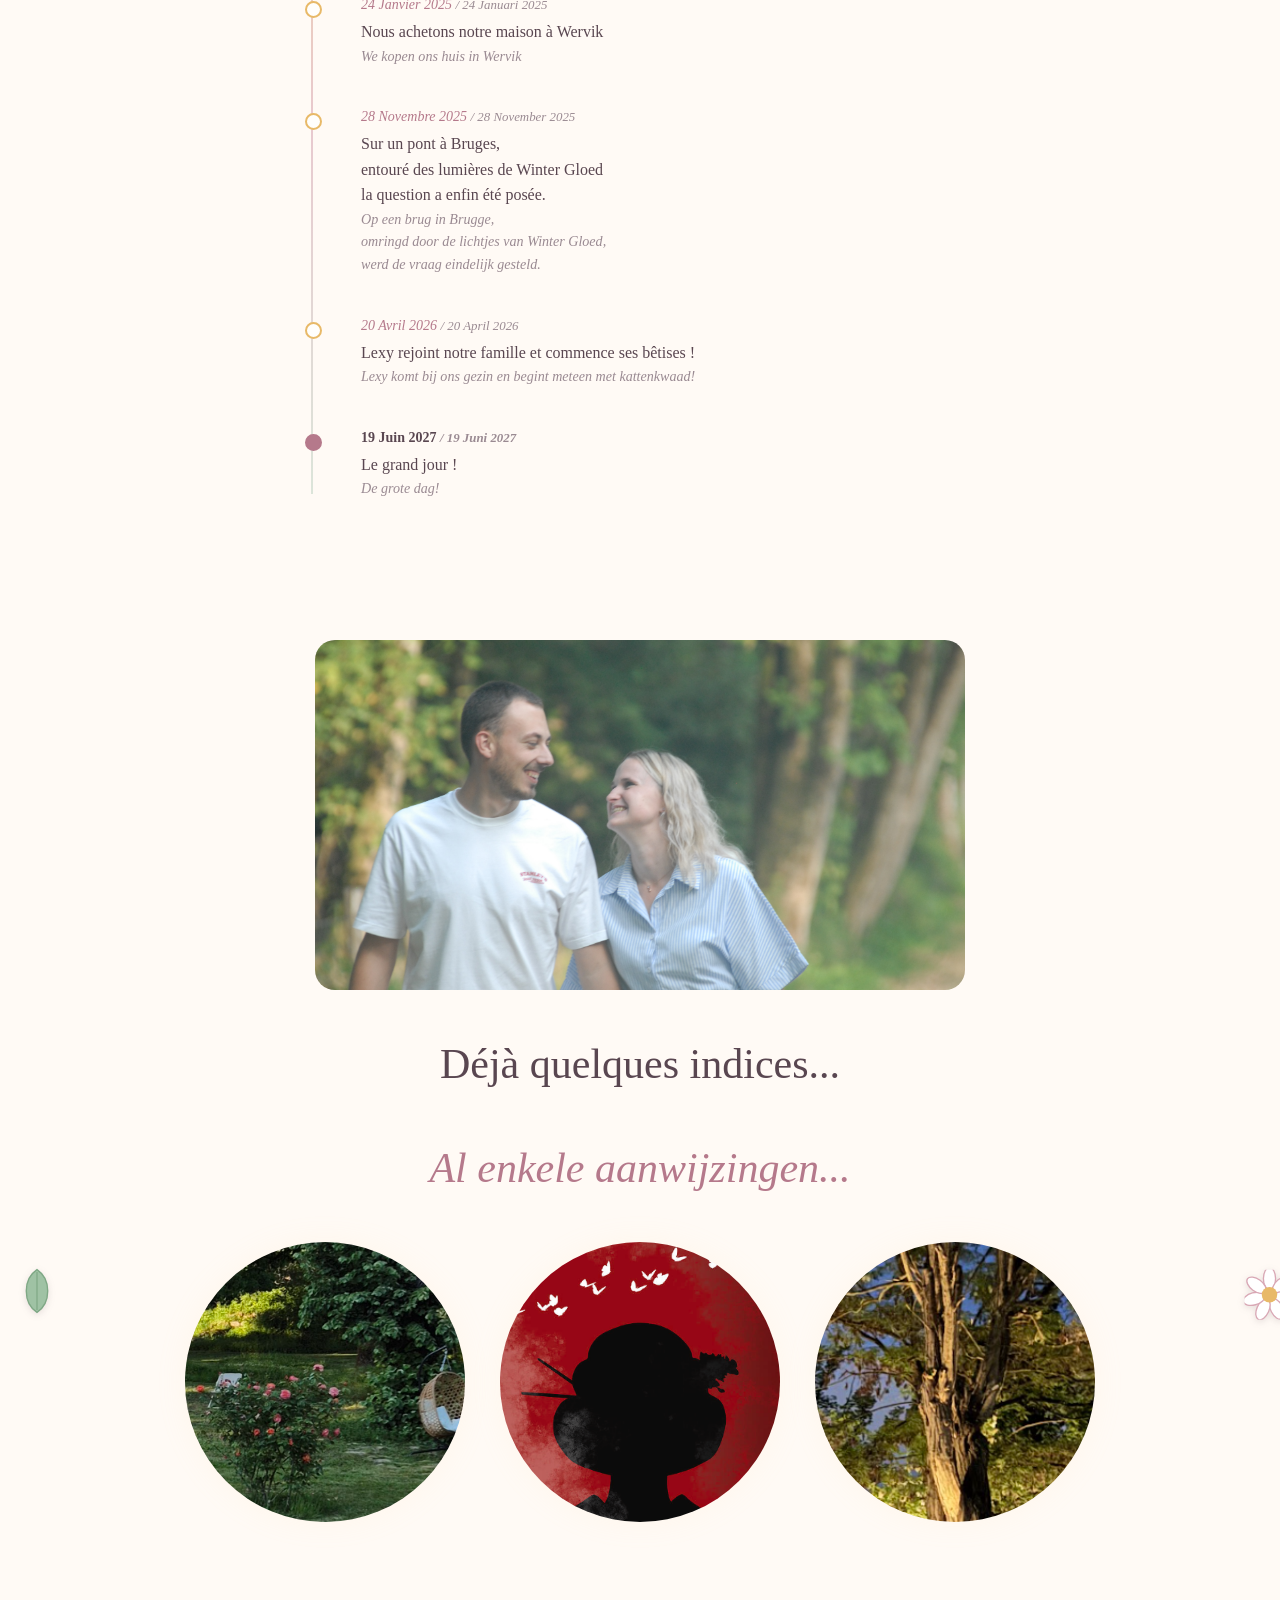
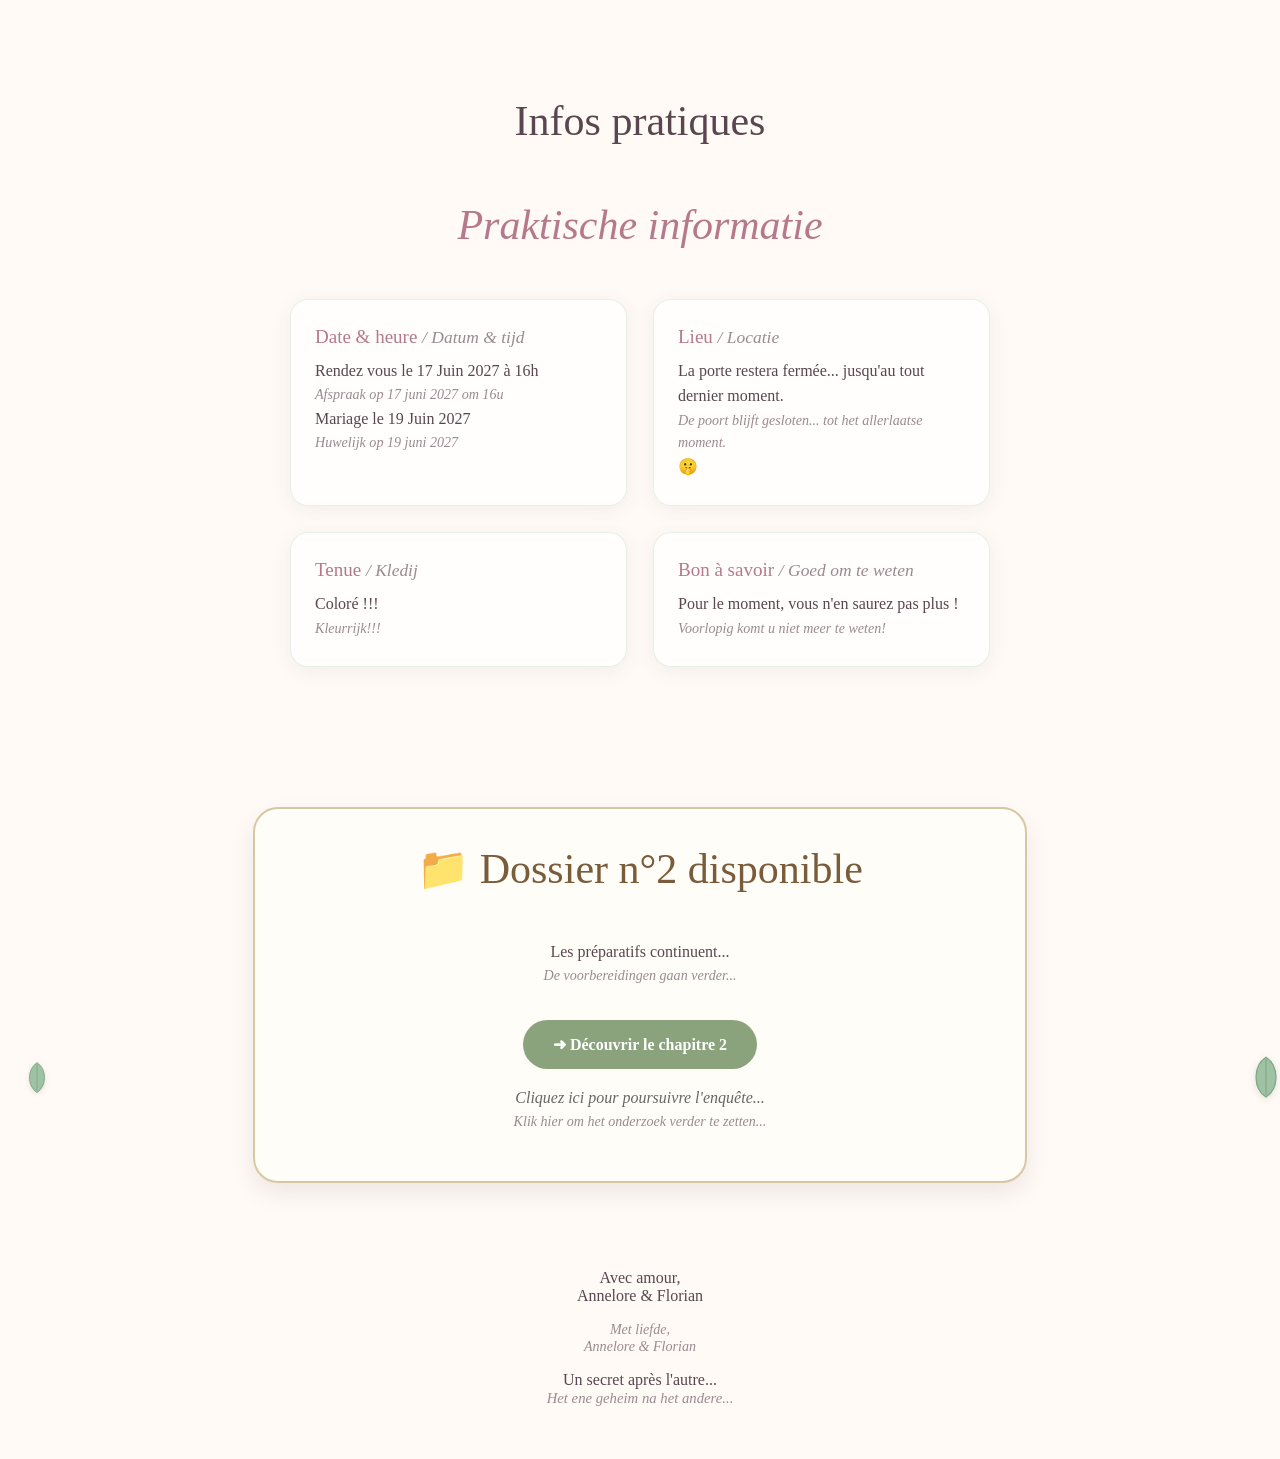
==== commit f37931bf: "Update index novembre.html" ====
--- a/index.html
+++ b/index.html
@@ -179,13 +179,31 @@
         </div>
     </div>
 </section>
-📁 Dossier n°2 disponible
-Les préparatifs continuent...
-De voorbereidingen gaan verder...
-
-➜ Découvrir le chapitre 2
-Cliquez ici pour poursuivre l'enquête...
-Klik hier om het onderzoek verder te zetten...
+<section class="chapitre-suivant">
+    <div class="dossier-enquete">
+        <h2>📁 Dossier n°2 disponible</h2>
+
+        <p>
+            Les préparatifs continuent...
+            <br>
+            <span class="nl">
+                De voorbereidingen gaan verder...
+            </span>
+        </p>
+
+        <a href="chapitre2.html" class="btn-chapitre">
+            ➜ Découvrir le chapitre 2
+        </a>
+
+        <p class="note-enquete">
+            Cliquez ici pour poursuivre l'enquête...
+            <br>
+            <span class="nl">
+                Klik hier om het onderzoek verder te zetten...
+            </span>
+        </p>
+    </div>
+</section>
 <footer>
 <p>
 Avec amour,<br>
--- a/style.css
+++ b/style.css
@@ -402,3 +402,49 @@
         font-size: 10px;
     }
 }
+/* ========================= */
+/* CHAPITRE 2 */
+/* ========================= */
+
+.chapitre-suivant{
+    text-align:center;
+    padding:70px 20px;
+}
+
+.dossier-enquete{
+    max-width:700px;
+    margin:auto;
+    background:#fffdf8;
+    border:2px solid #d8c7a3;
+    border-radius:25px;
+    padding:35px;
+    box-shadow:0 10px 25px rgba(0,0,0,0.08);
+}
+
+.dossier-enquete h2{
+    margin-top:0;
+    color:#7a5b3a;
+}
+
+.btn-chapitre{
+    display:inline-block;
+    margin-top:20px;
+    padding:15px 30px;
+    text-decoration:none;
+    background:#8ba37d;
+    color:white;
+    border-radius:50px;
+    font-weight:bold;
+    transition:0.3s;
+}
+
+.btn-chapitre:hover{
+    background:#6d8760;
+    transform:translateY(-2px);
+}
+
+.note-enquete{
+    margin-top:20px;
+    font-style:italic;
+    color:#666;
+}
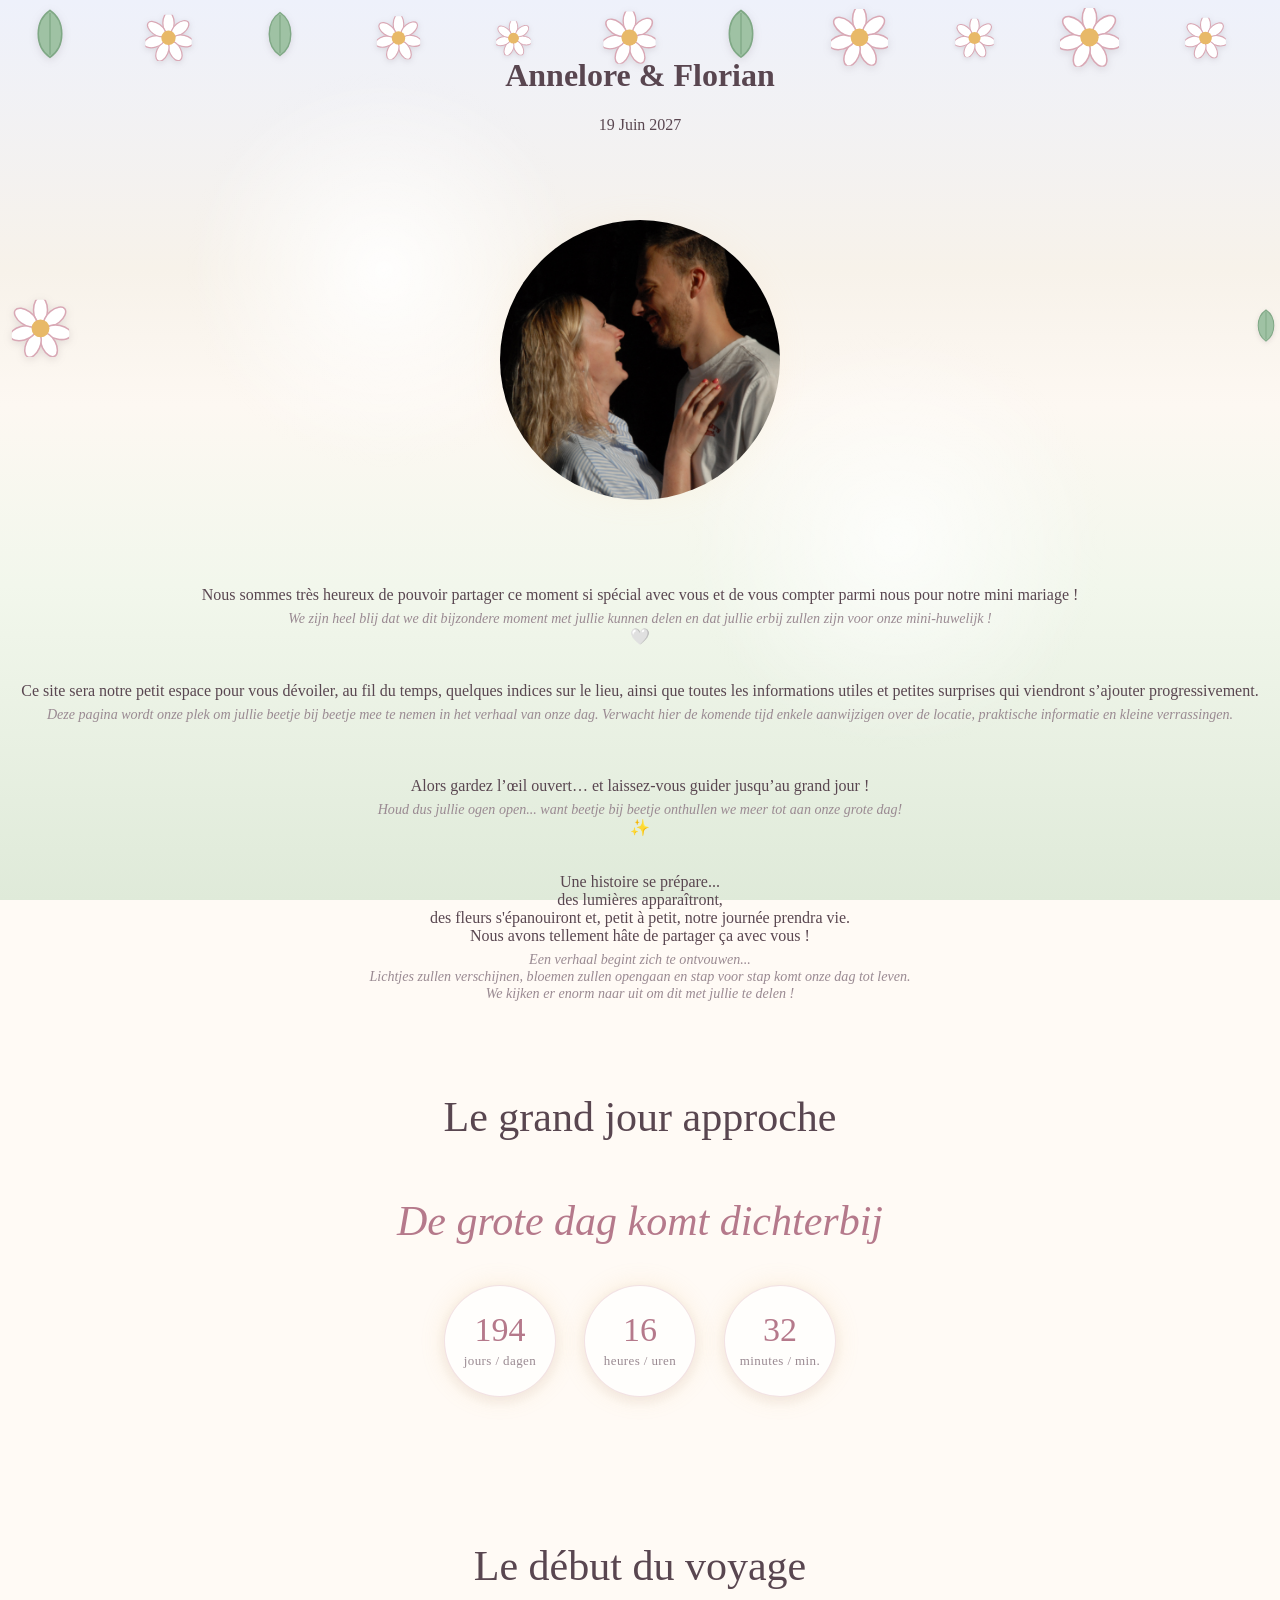
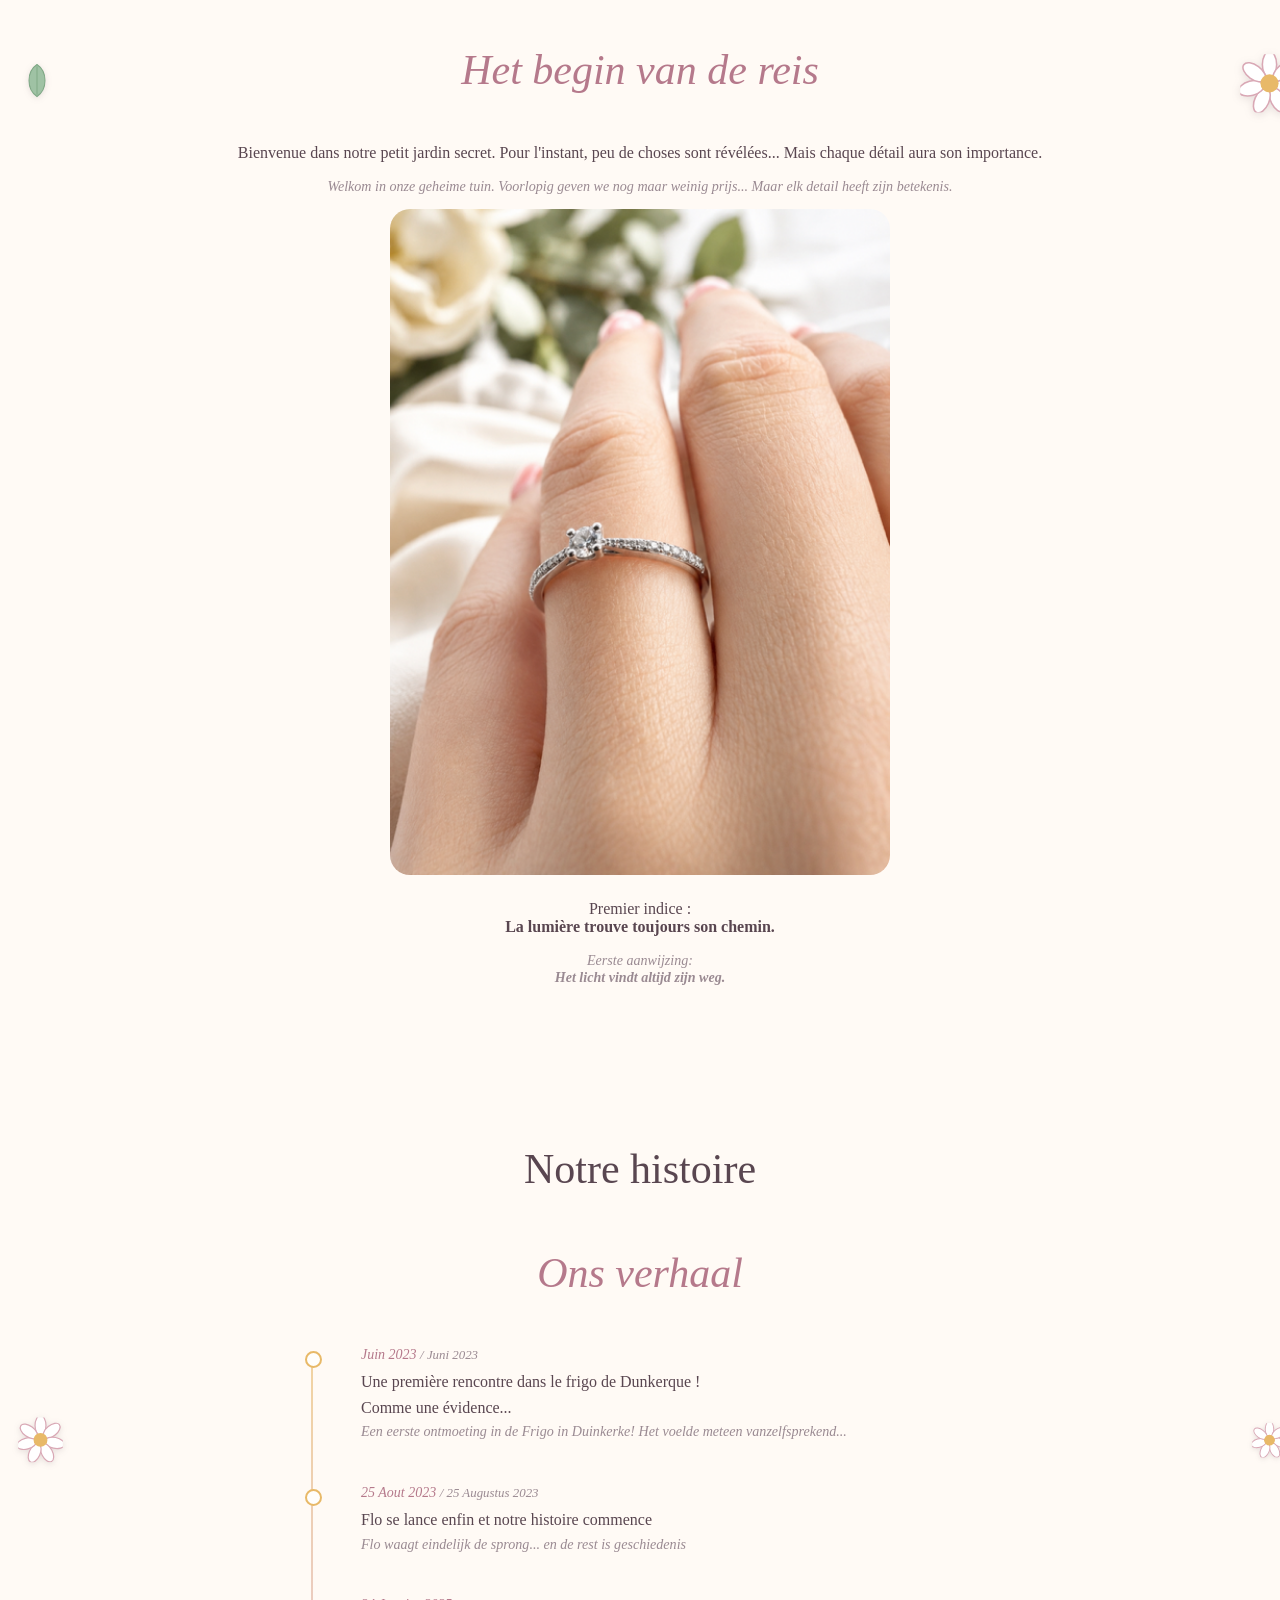
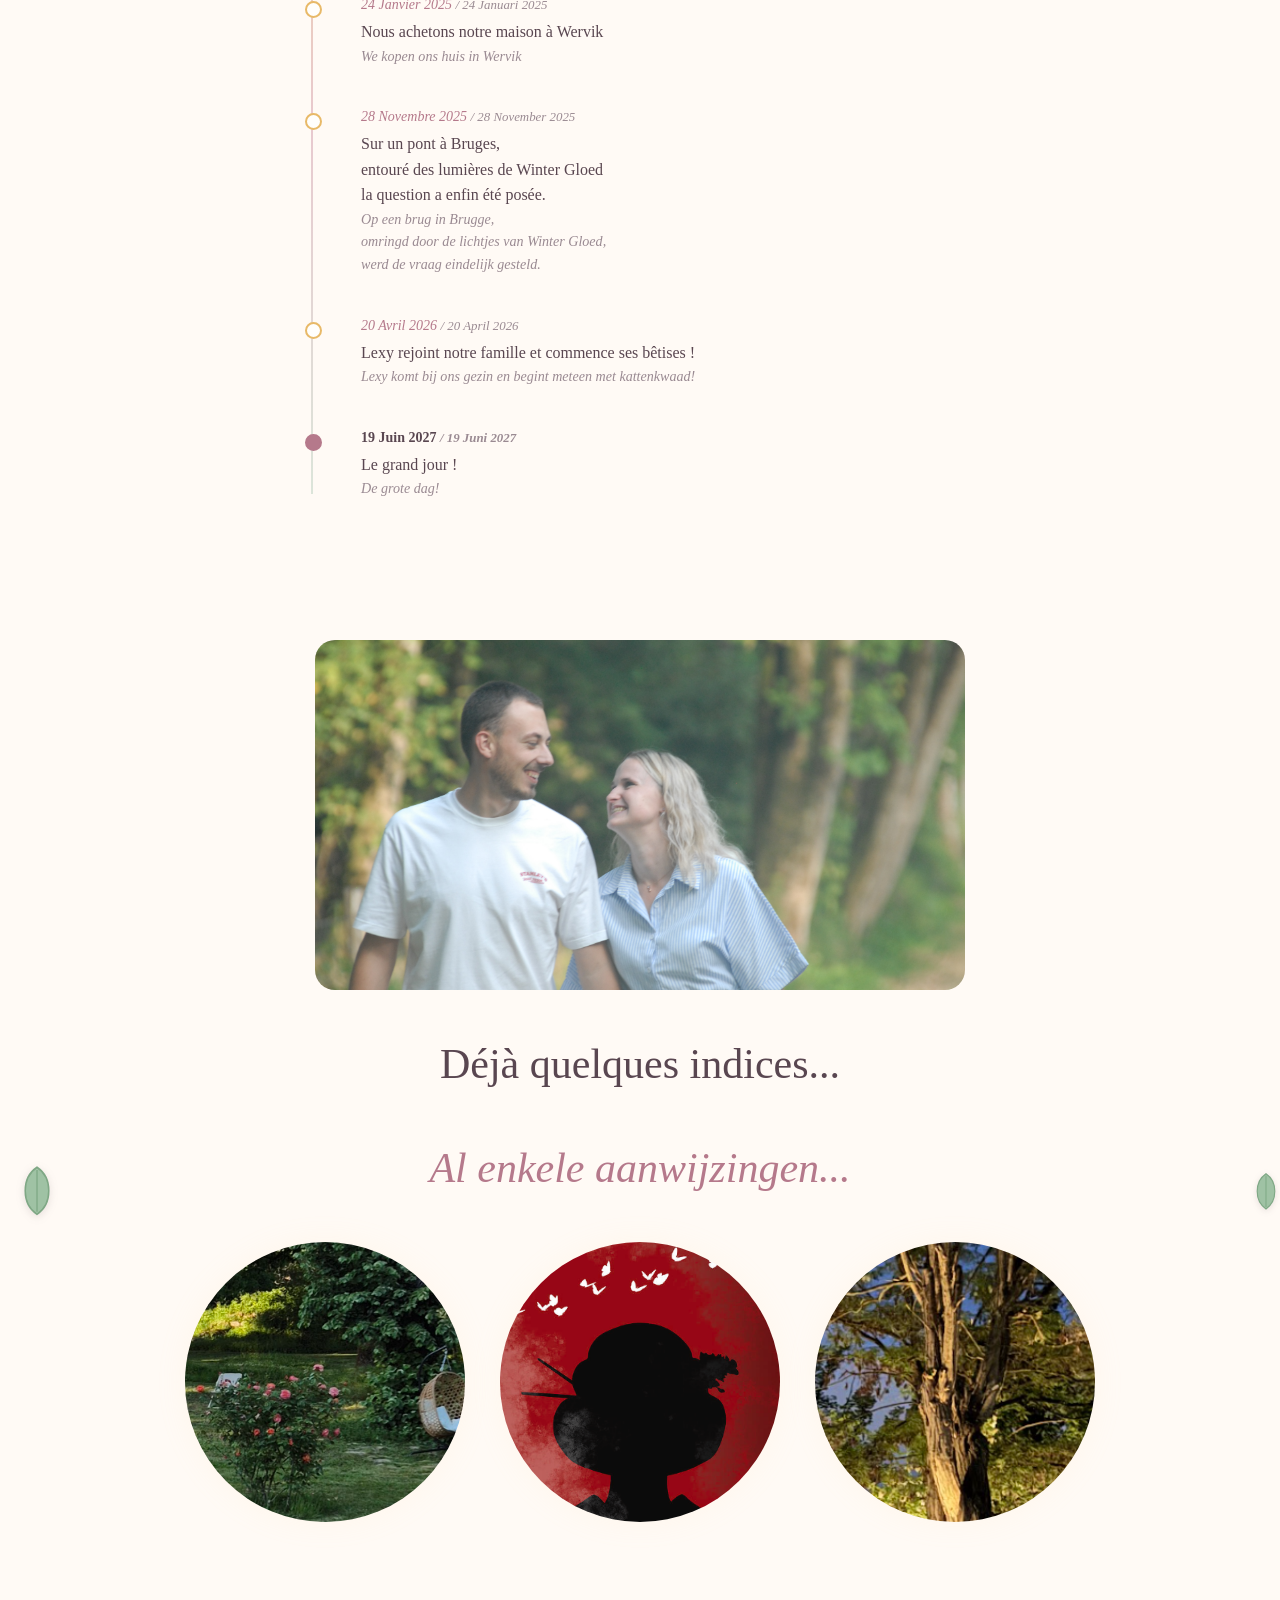
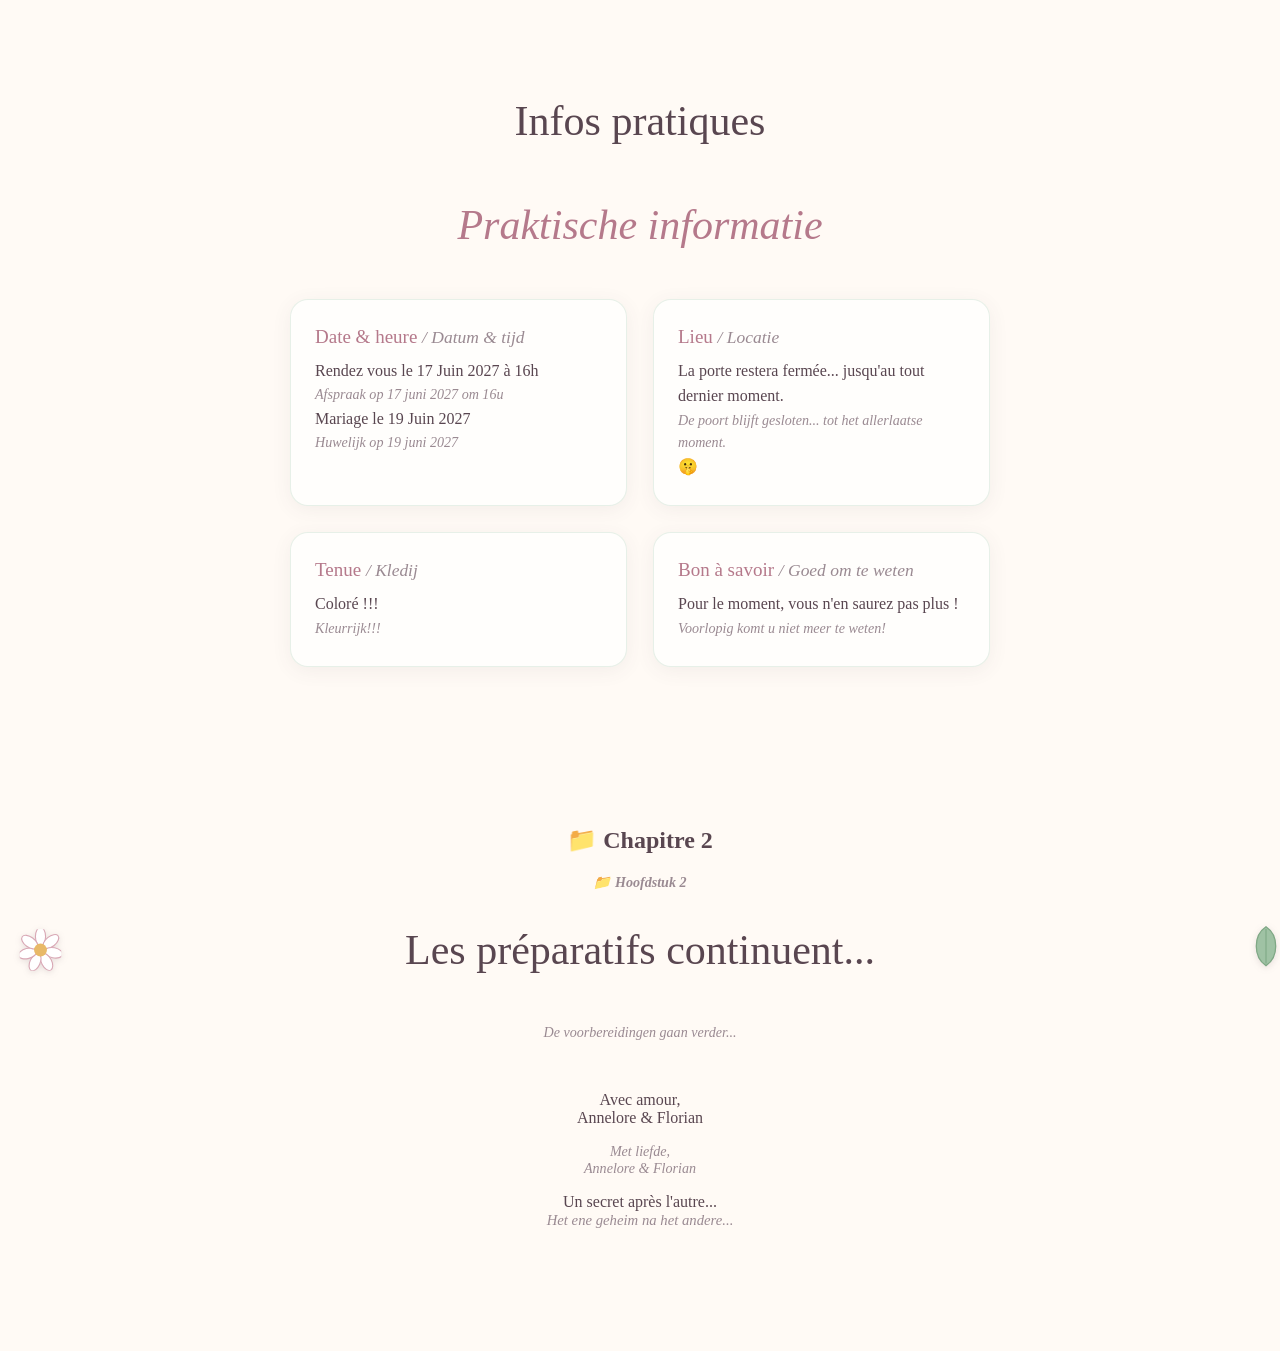
==== commit b3a0507d: "Update index.html" ====
--- a/index.html
+++ b/index.html
@@ -180,30 +180,17 @@
     </div>
 </section>
 <section class="chapitre-suivant">
-    <div class="dossier-enquete">
-        <h2>📁 Dossier n°2 disponible</h2>
-
-        <p>
-            Les préparatifs continuent...
-            <br>
-            <span class="nl">
-                De voorbereidingen gaan verder...
-            </span>
-        </p>
-
-        <a href="chapitre2.html" class="btn-chapitre">
-            ➜ Découvrir le chapitre 2
-        </a>
-
-        <p class="note-enquete">
-            Cliquez ici pour poursuivre l'enquête...
-            <br>
-            <span class="nl">
-                Klik hier om het onderzoek verder te zetten...
-            </span>
-        </p>
-    </div>
-</section>
+   <h1>📁 Chapitre 2</h1>
+
+<h1 class="nl">
+📁 Hoofdstuk 2
+</h1>
+
+<h2>Les préparatifs continuent...</h2>
+
+<h2 class="nl">
+De voorbereidingen gaan verder...
+</h2>
 <footer>
 <p>
 Avec amour,<br>
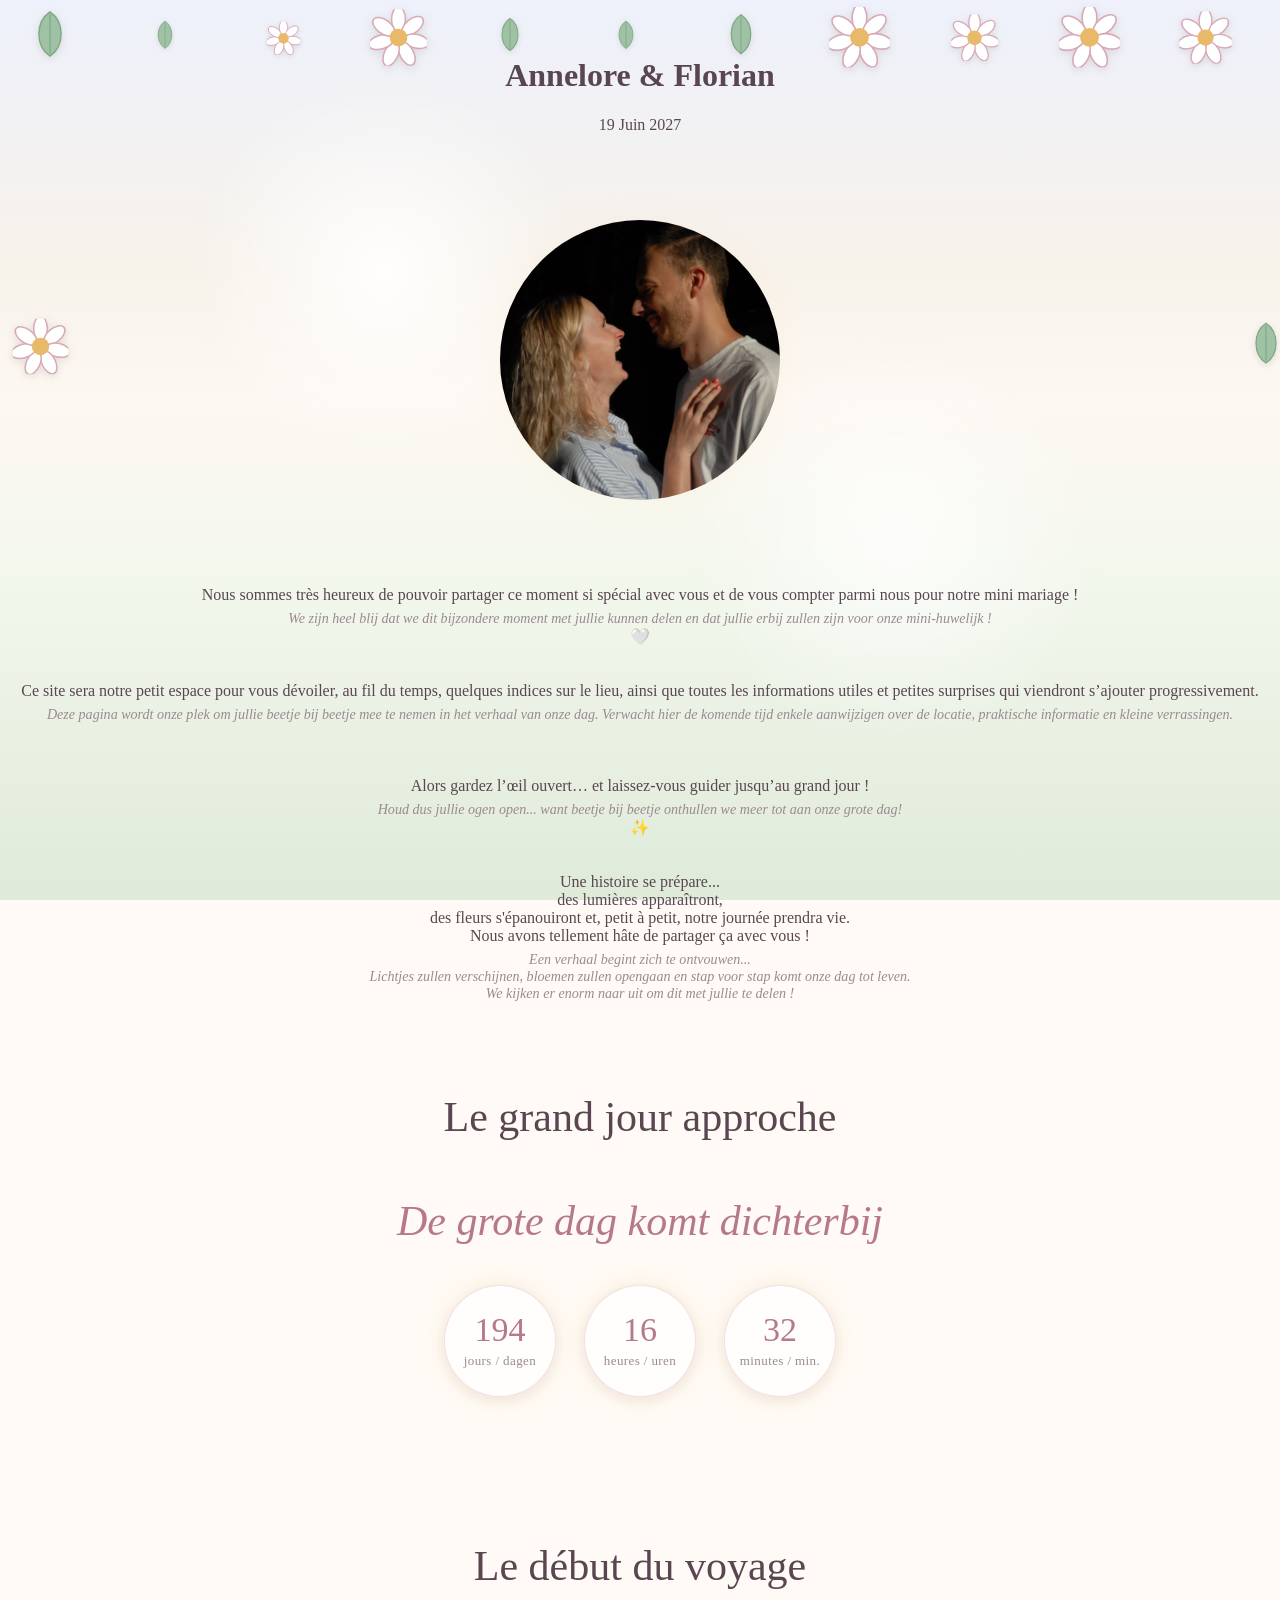
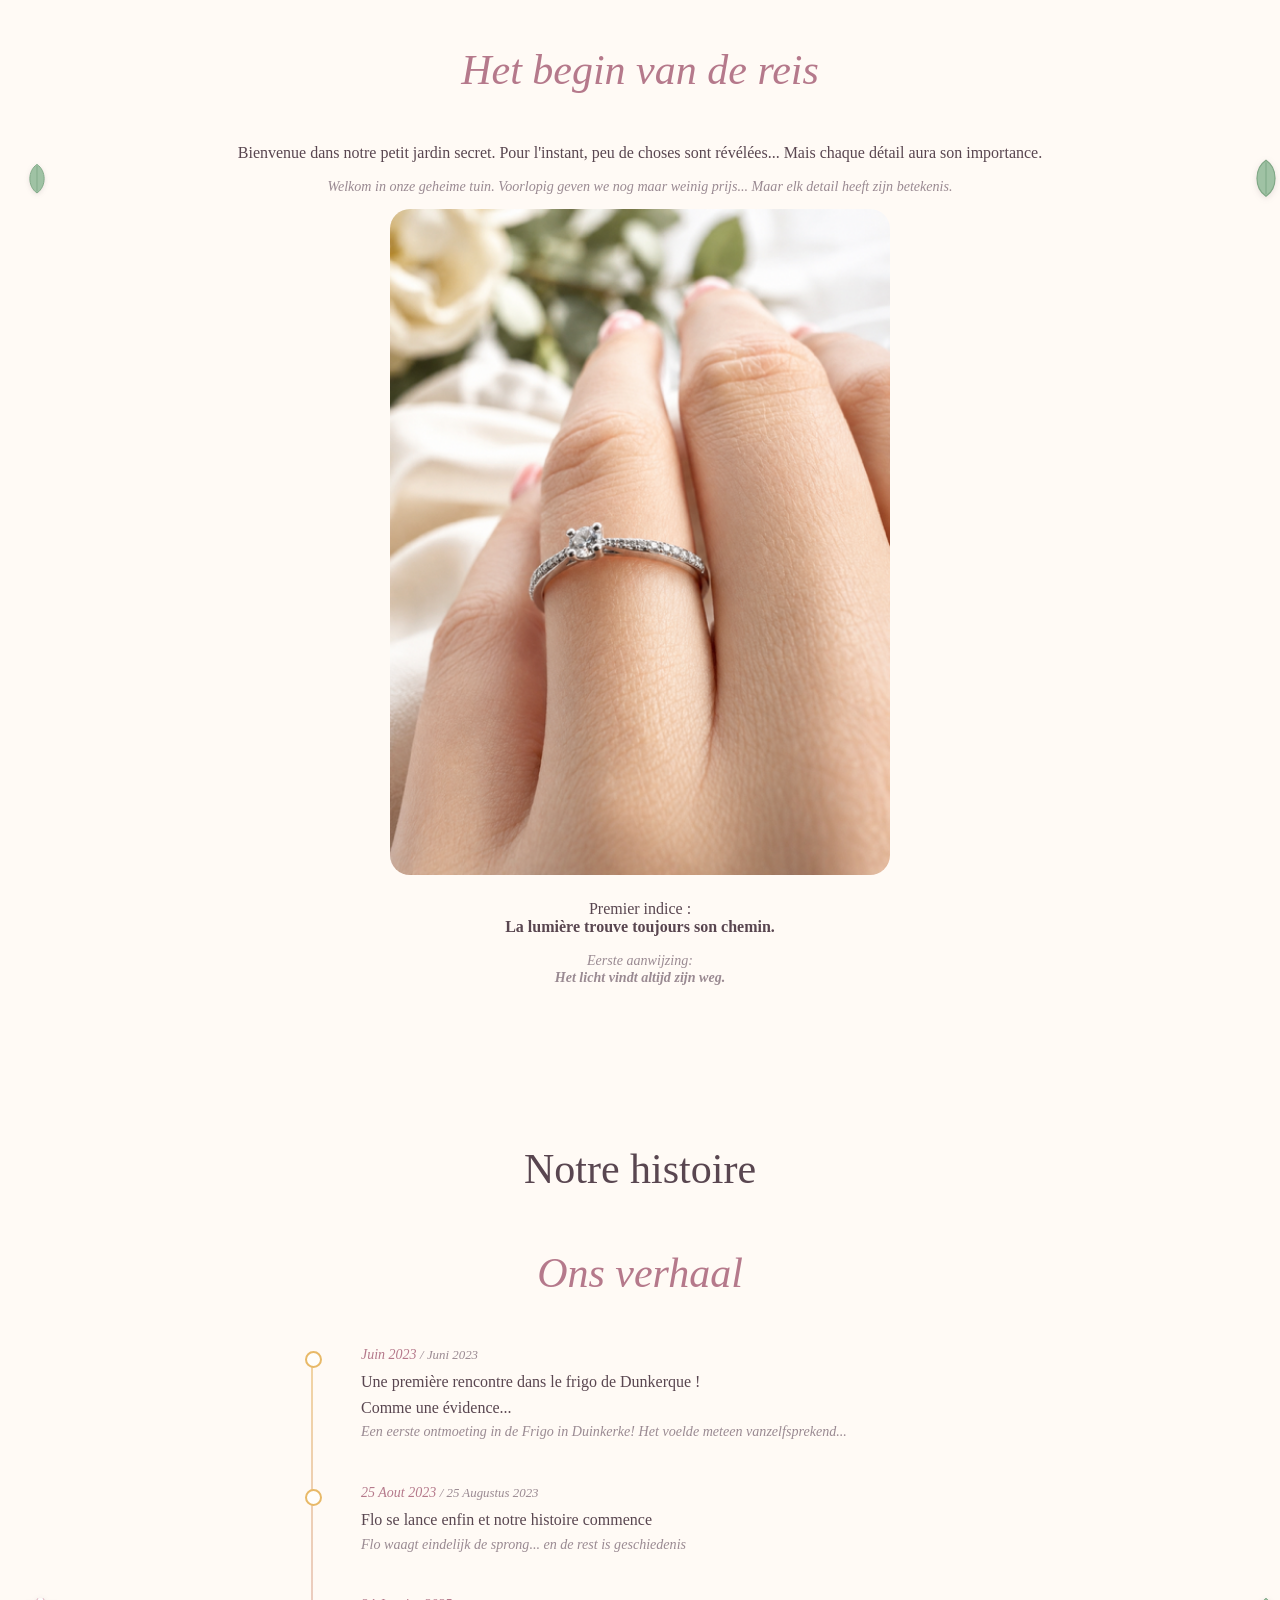
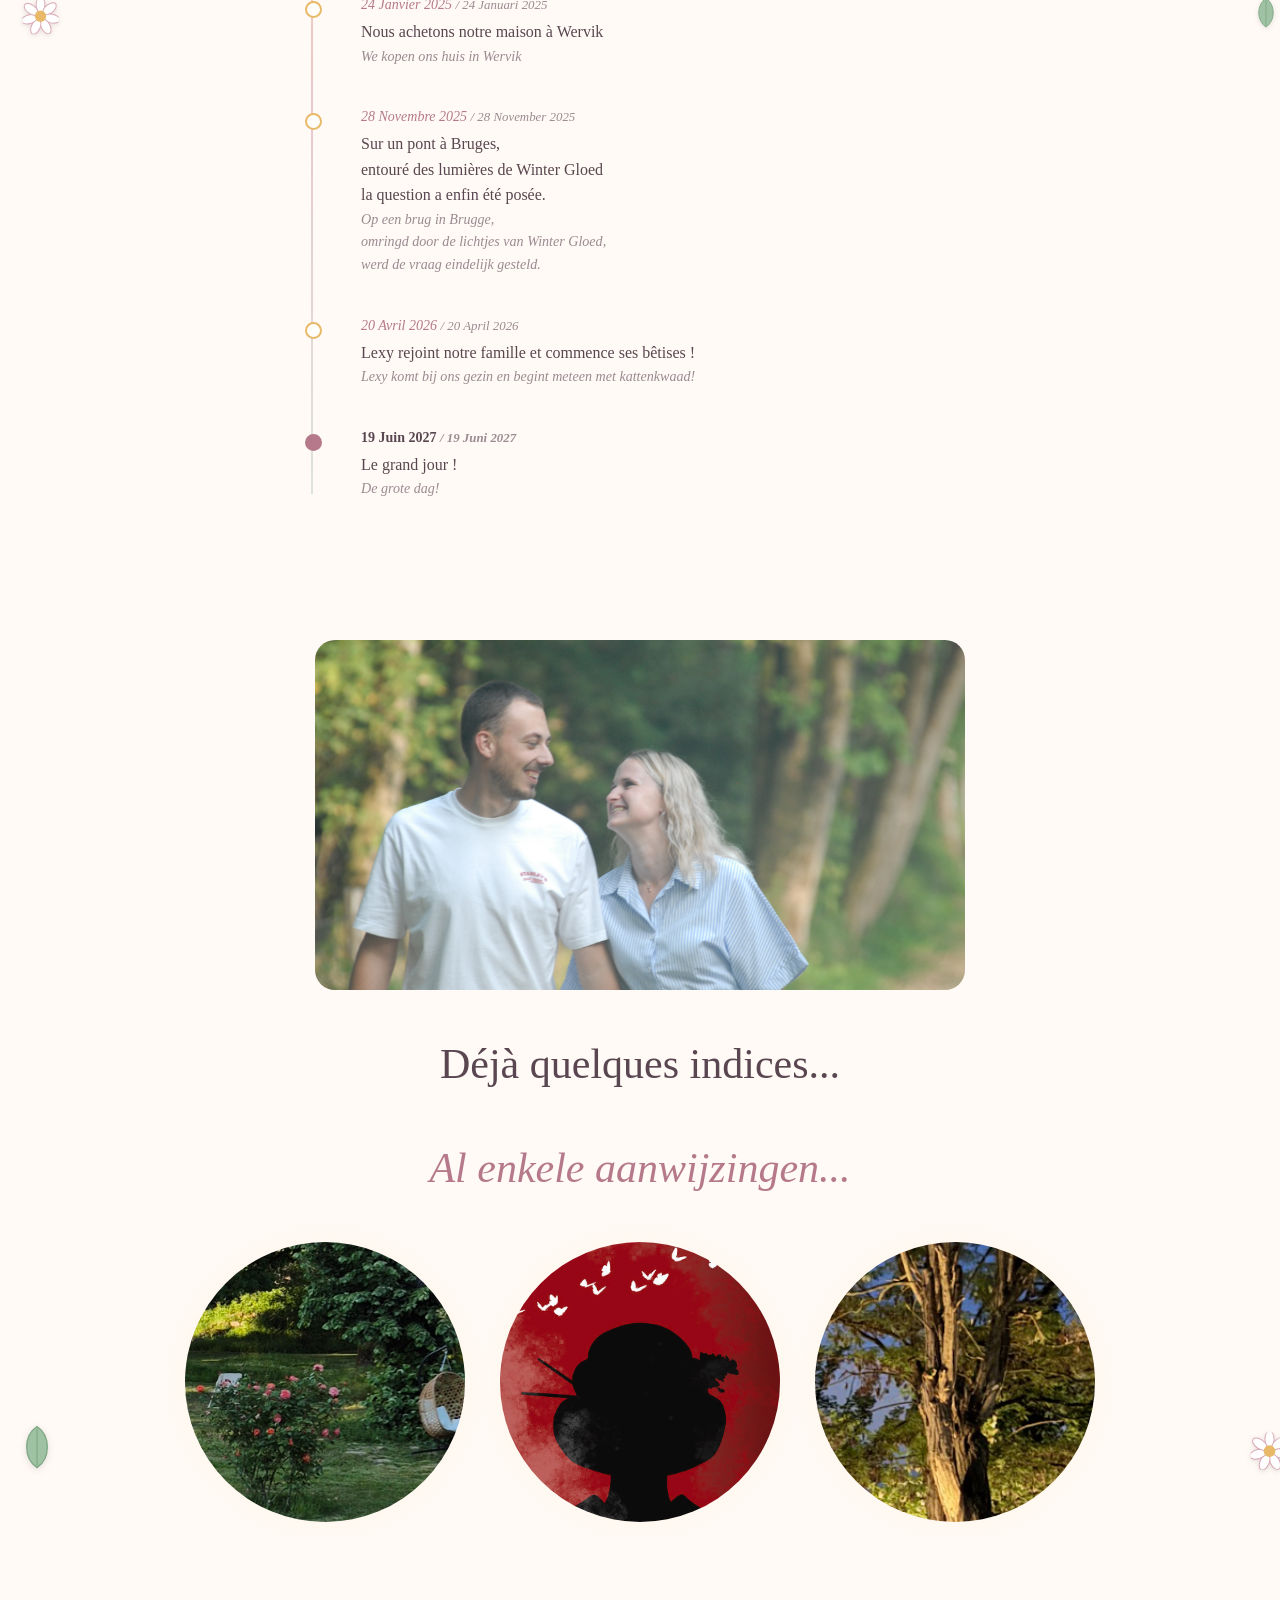
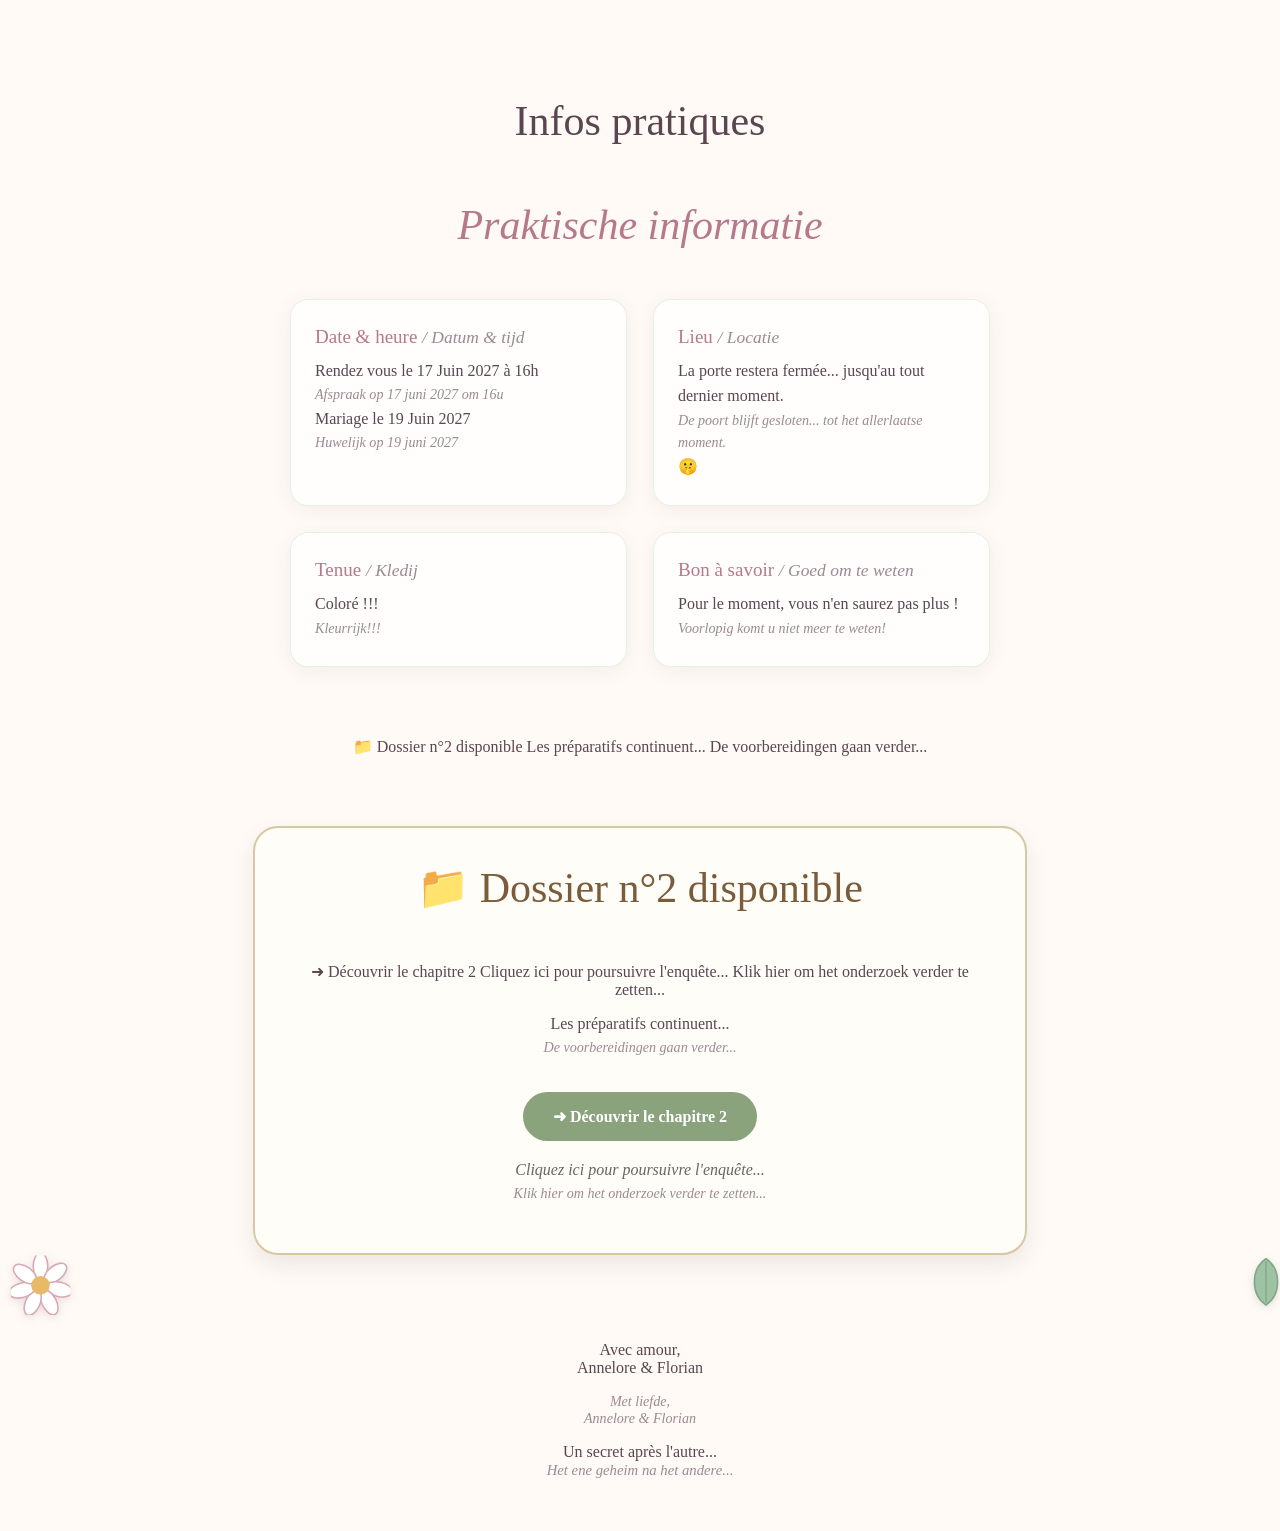
==== commit ded64c41: "Update index.html" ====
--- a/index.html
+++ b/index.html
@@ -179,18 +179,38 @@
         </div>
     </div>
 </section>
+
+📁 Dossier n°2 disponible
+Les préparatifs continuent...
+De voorbereidingen gaan verder...
 <section class="chapitre-suivant">
-   <h1>📁 Chapitre 2</h1>
-
-<h1 class="nl">
-📁 Hoofdstuk 2
-</h1>
-
-<h2>Les préparatifs continuent...</h2>
-
-<h2 class="nl">
-De voorbereidingen gaan verder...
-</h2>
+    <div class="dossier-enquete">
+        <h2>📁 Dossier n°2 disponible</h2>
+
+➜ Découvrir le chapitre 2
+Cliquez ici pour poursuivre l'enquête...
+Klik hier om het onderzoek verder te zetten...
+        <p>
+            Les préparatifs continuent...
+            <br>
+            <span class="nl">
+                De voorbereidingen gaan verder...
+            </span>
+        </p>
+
+        <a href="chapitre2.html" class="btn-chapitre">
+            ➜ Découvrir le chapitre 2
+        </a>
+
+        <p class="note-enquete">
+            Cliquez ici pour poursuivre l'enquête...
+            <br>
+            <span class="nl">
+                Klik hier om het onderzoek verder te zetten...
+            </span>
+        </p>
+    </div>
+</section>
 <footer>
 <p>
 Avec amour,<br>
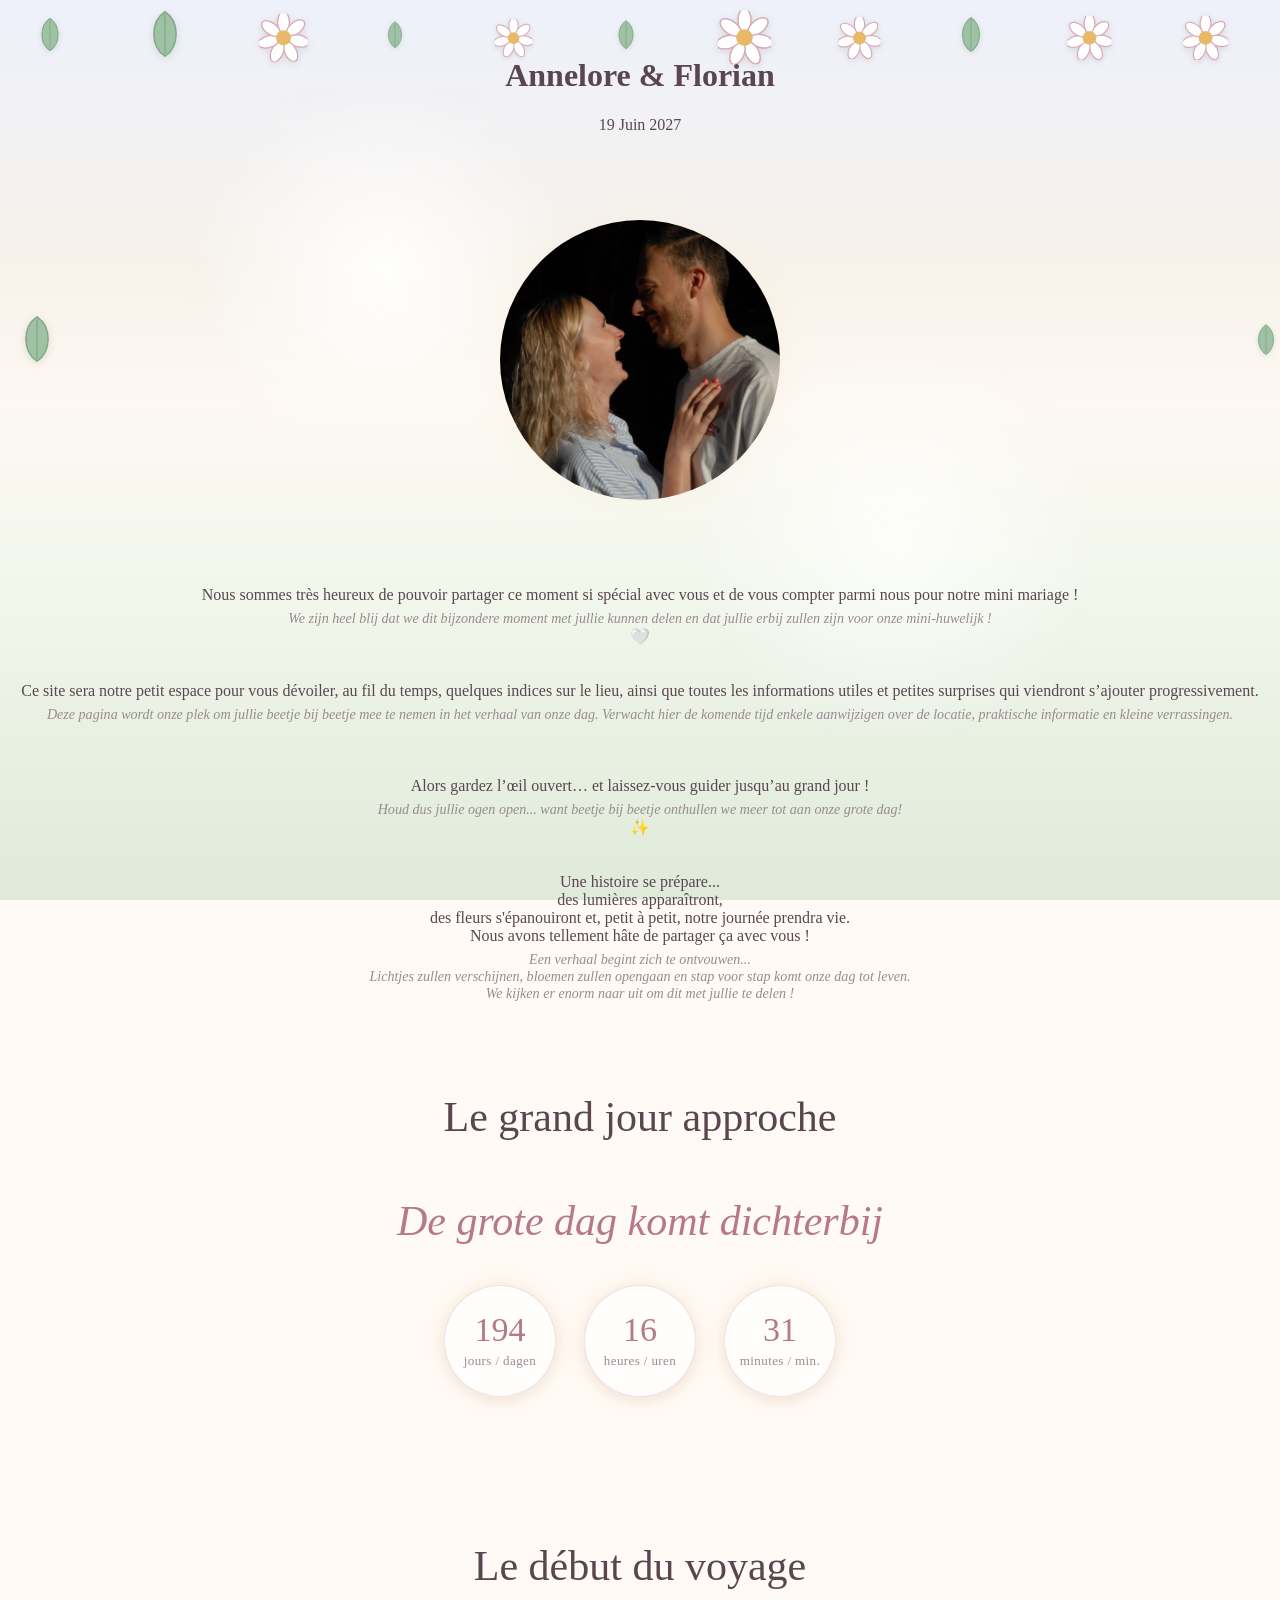
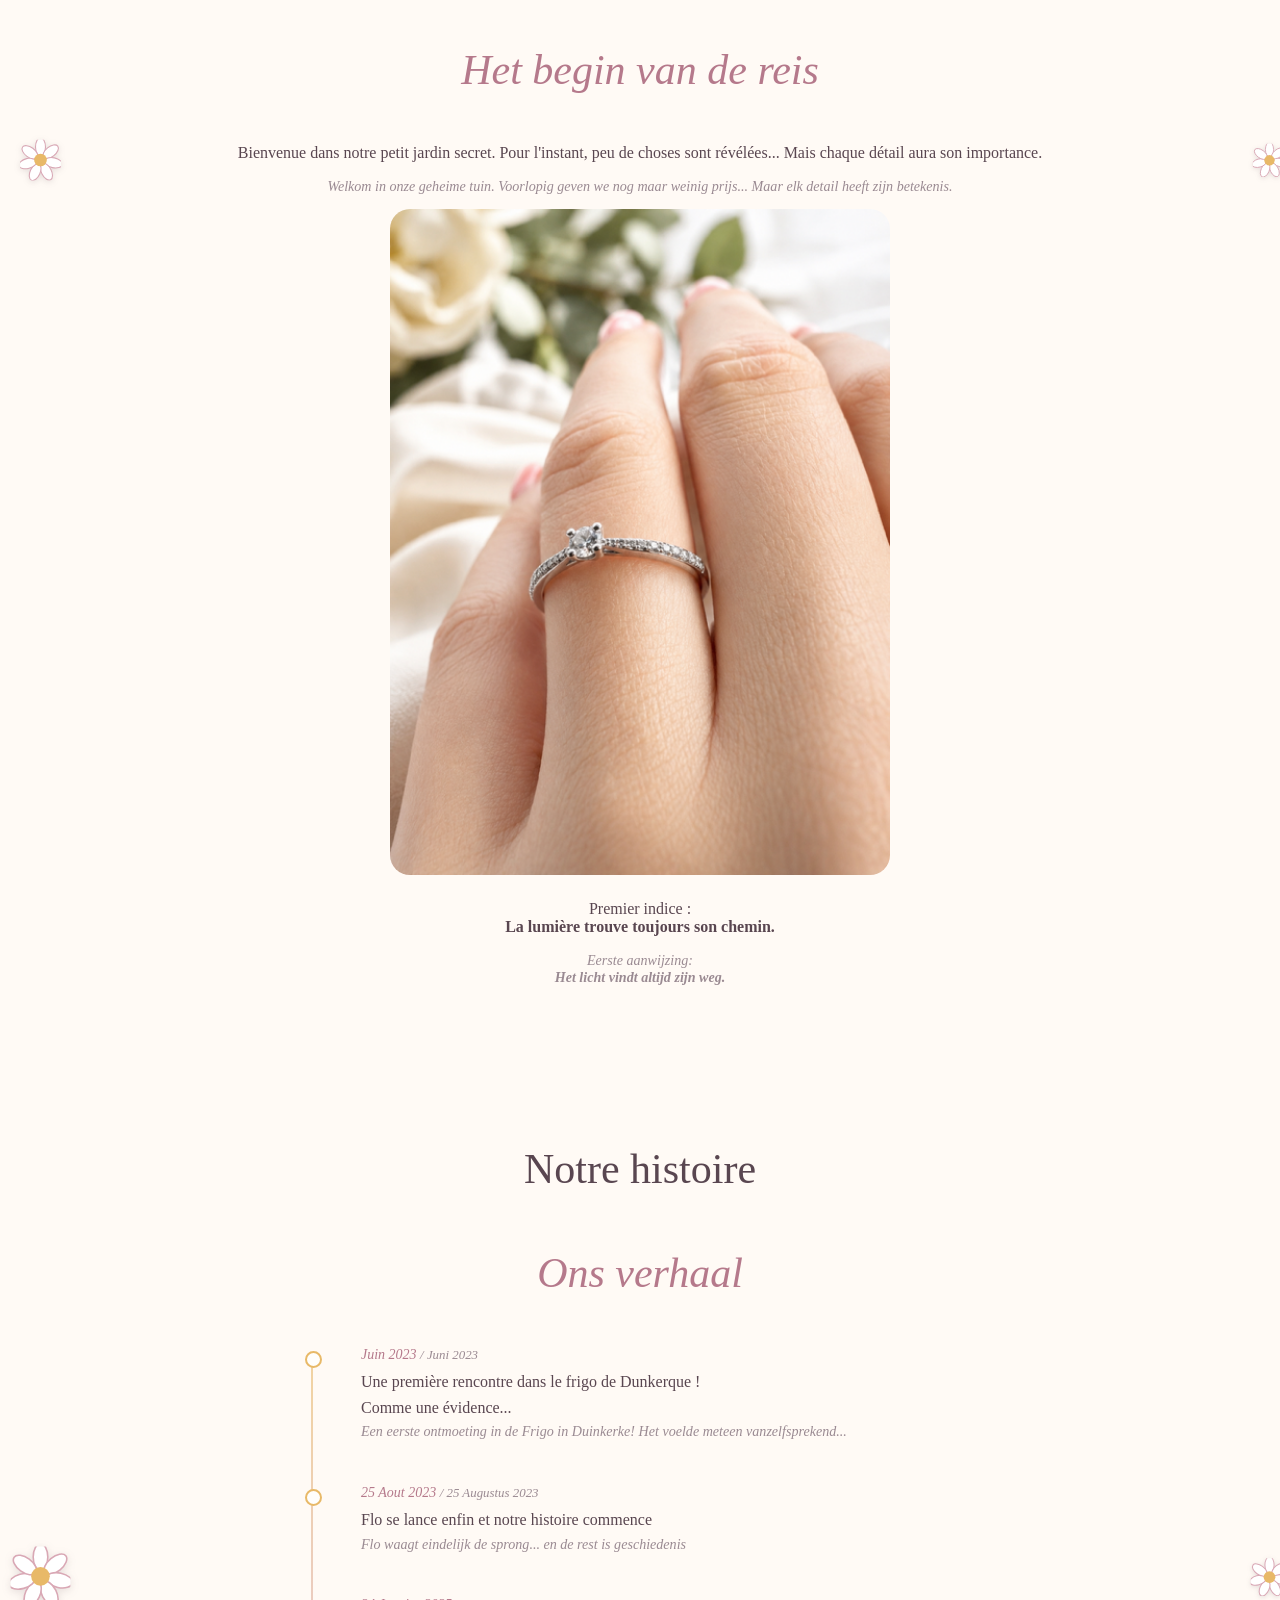
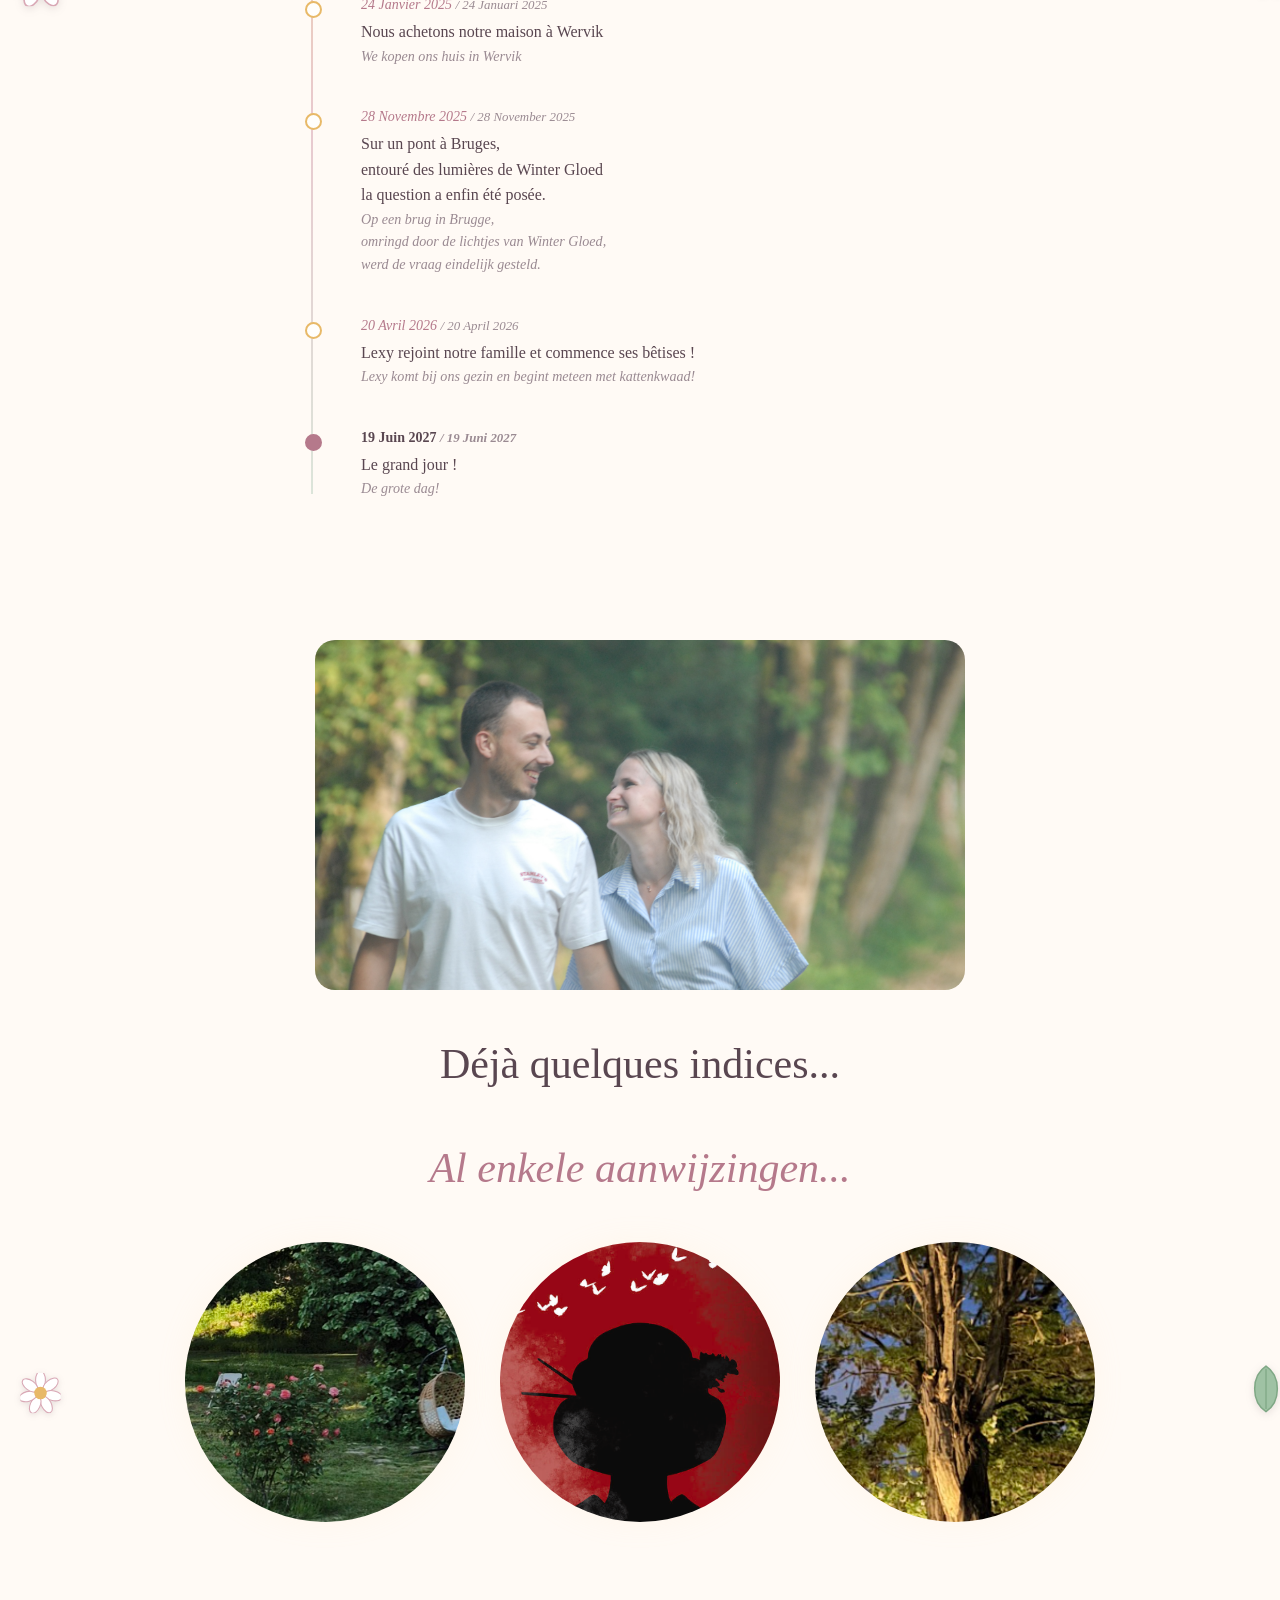
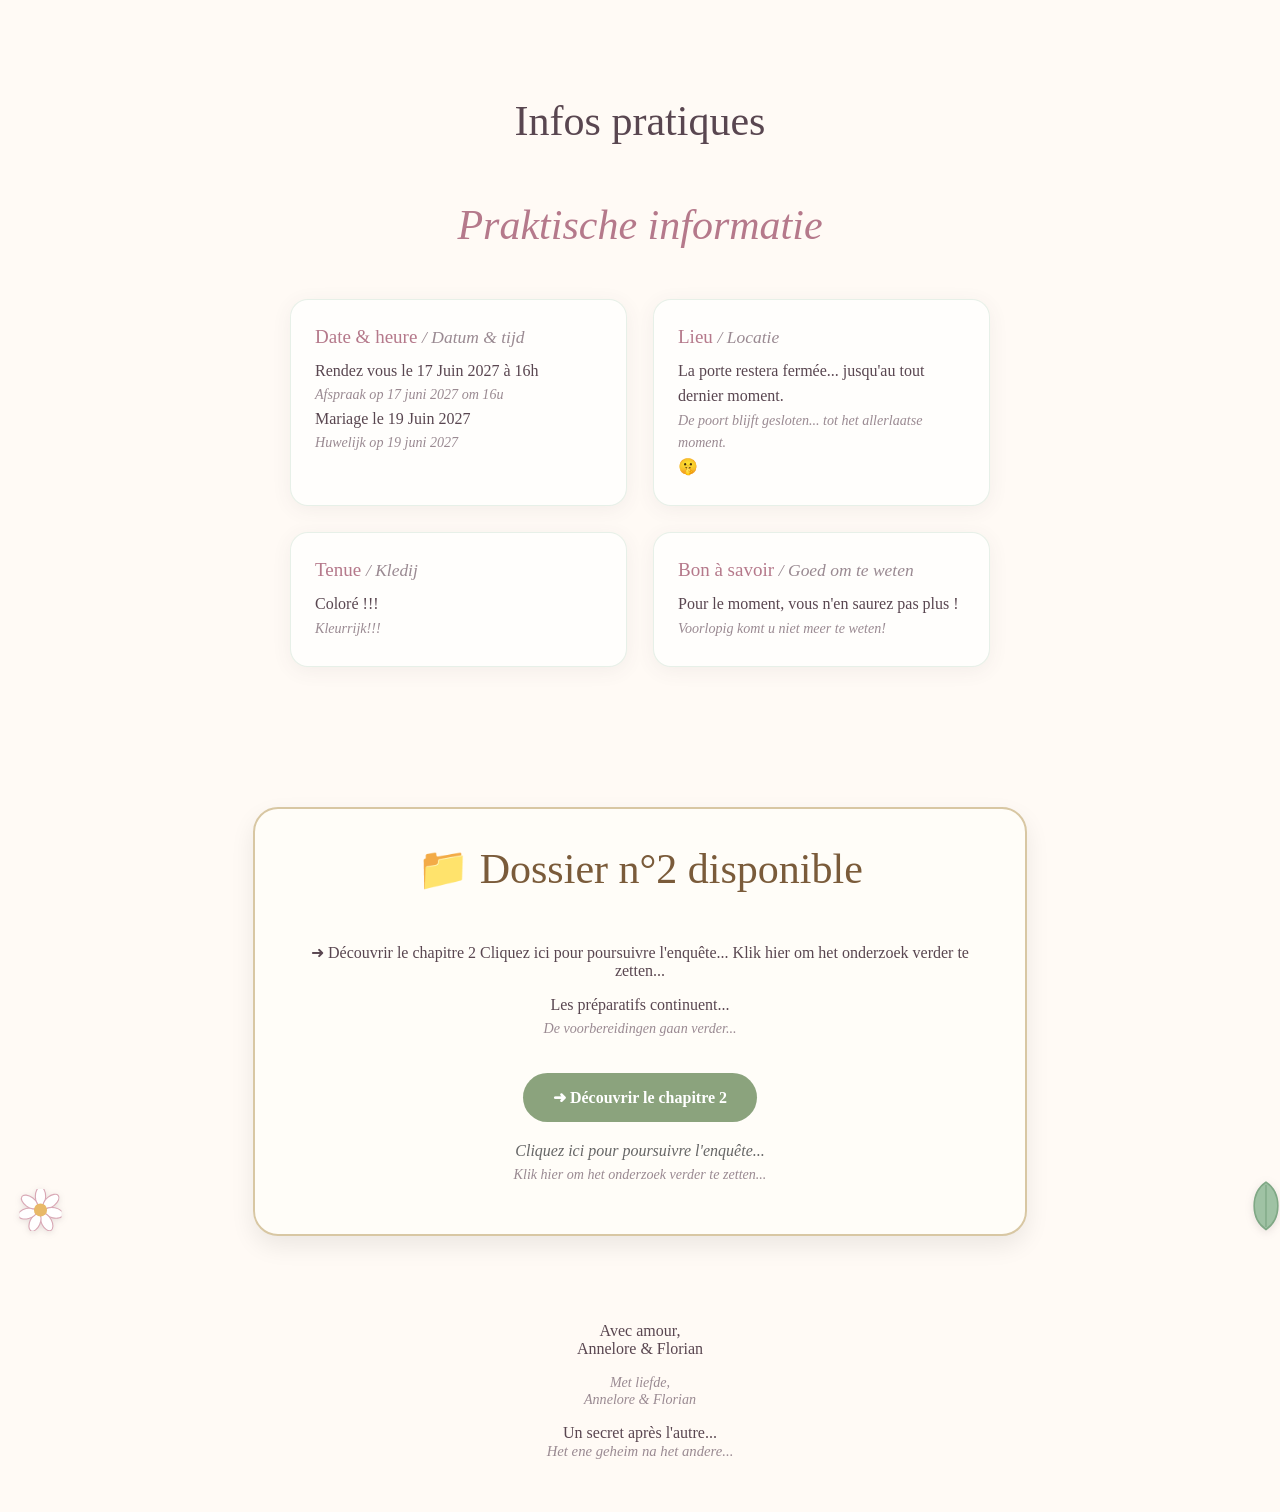
==== commit 81462c4b: "Update index.html" ====
--- a/index.html
+++ b/index.html
@@ -180,9 +180,7 @@
     </div>
 </section>
 
-📁 Dossier n°2 disponible
-Les préparatifs continuent...
-De voorbereidingen gaan verder...
+
 <section class="chapitre-suivant">
     <div class="dossier-enquete">
         <h2>📁 Dossier n°2 disponible</h2>
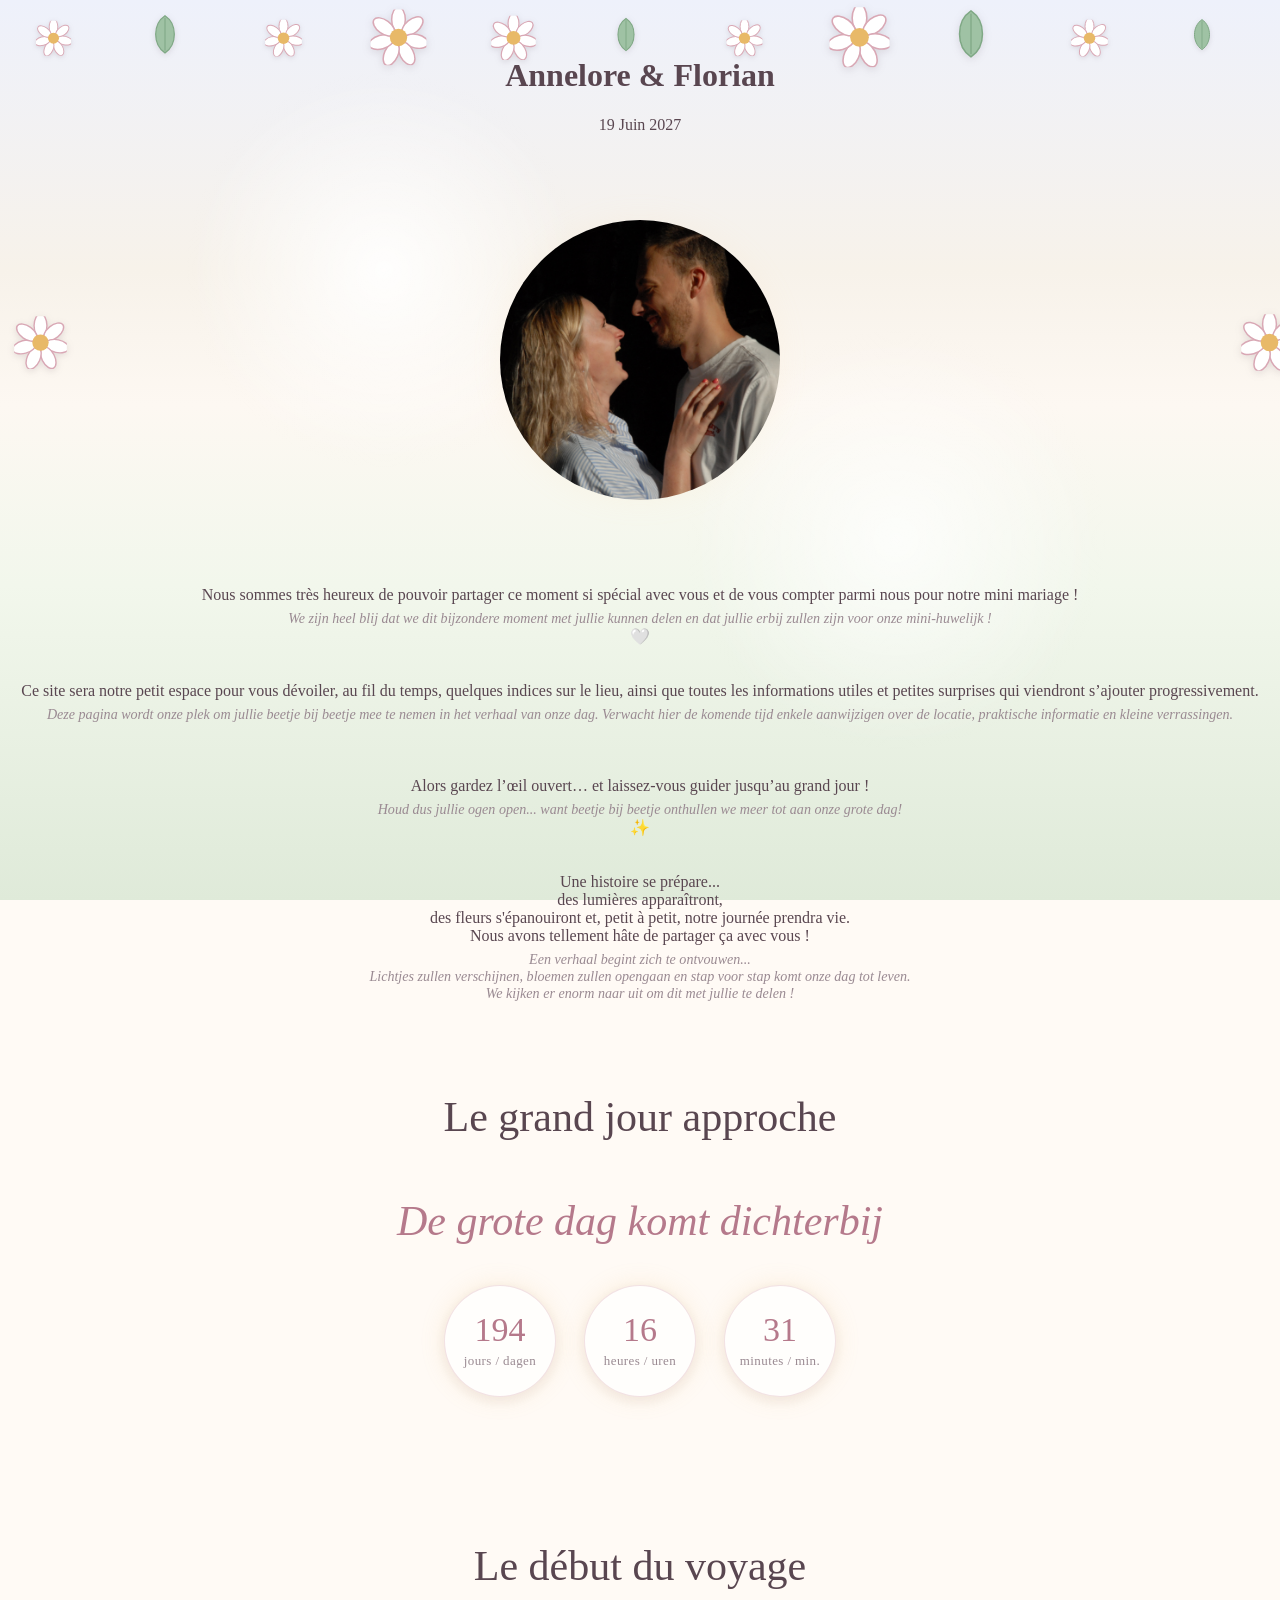
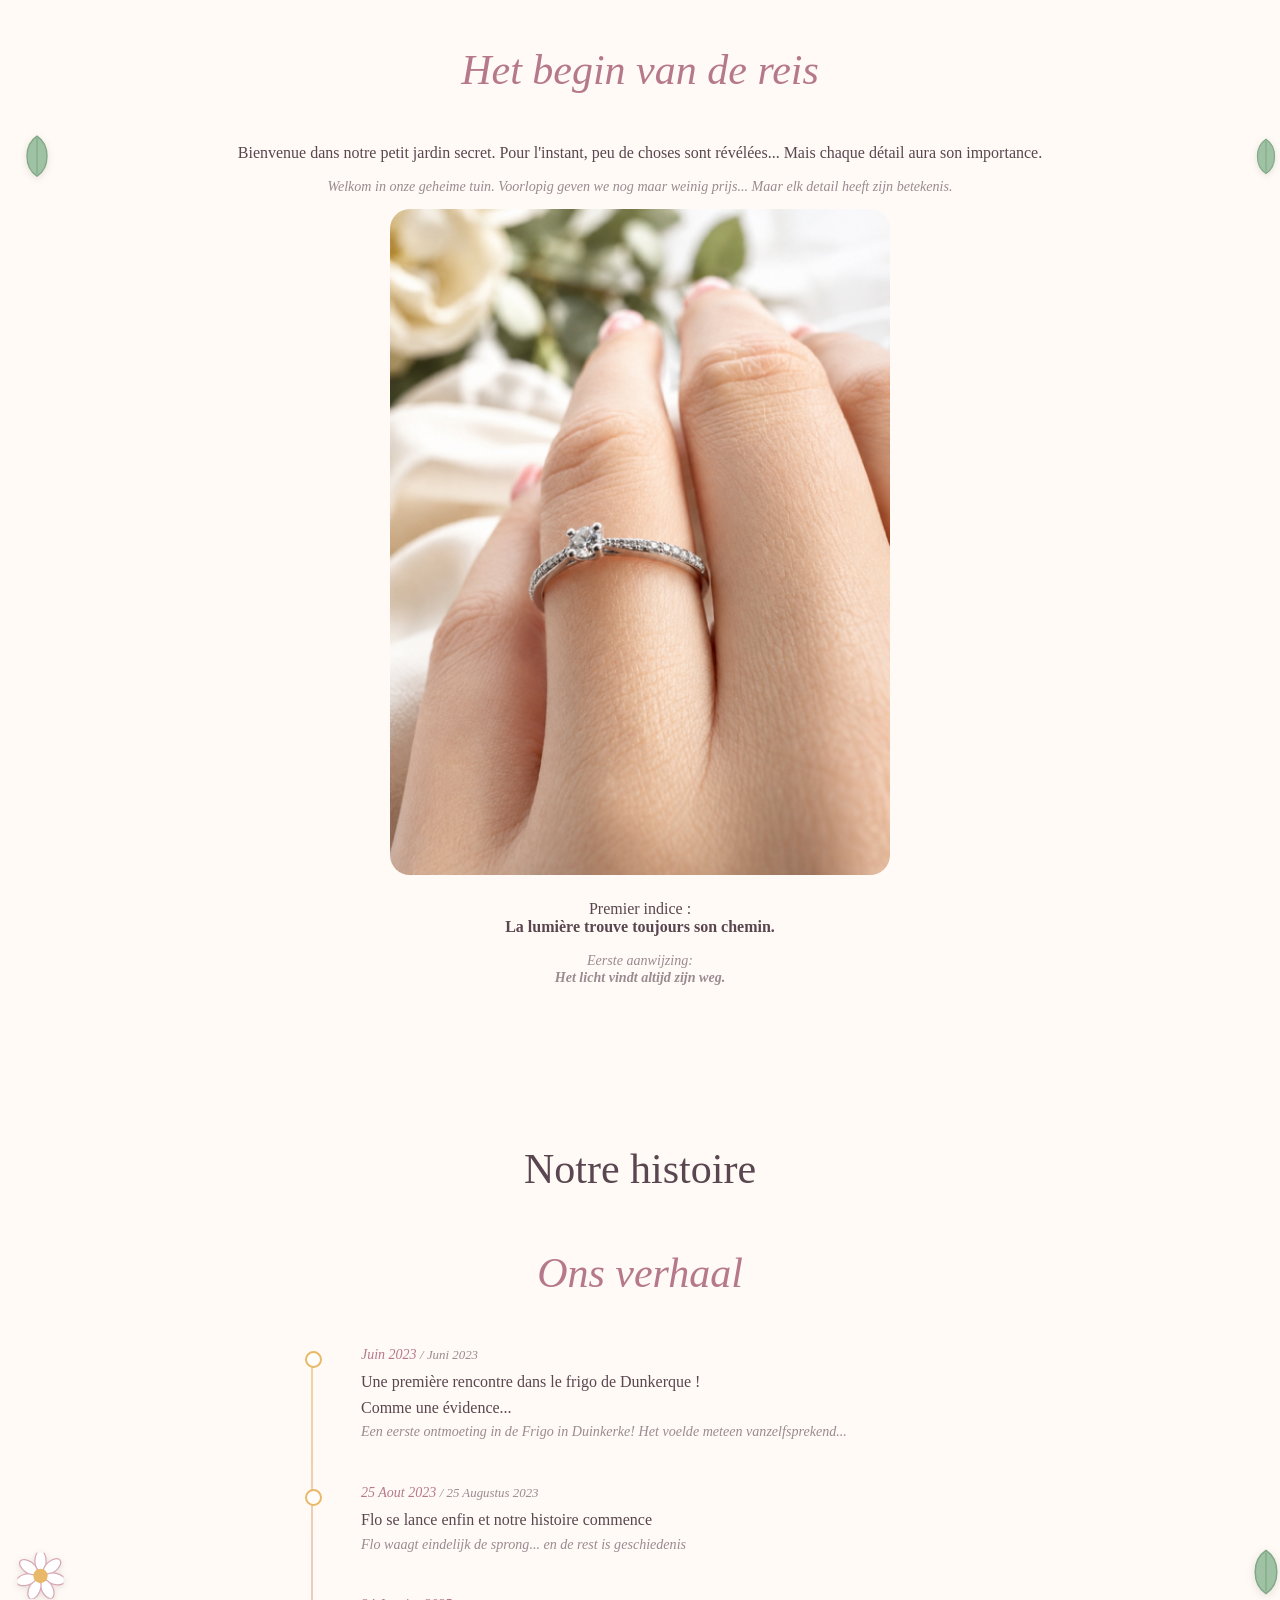
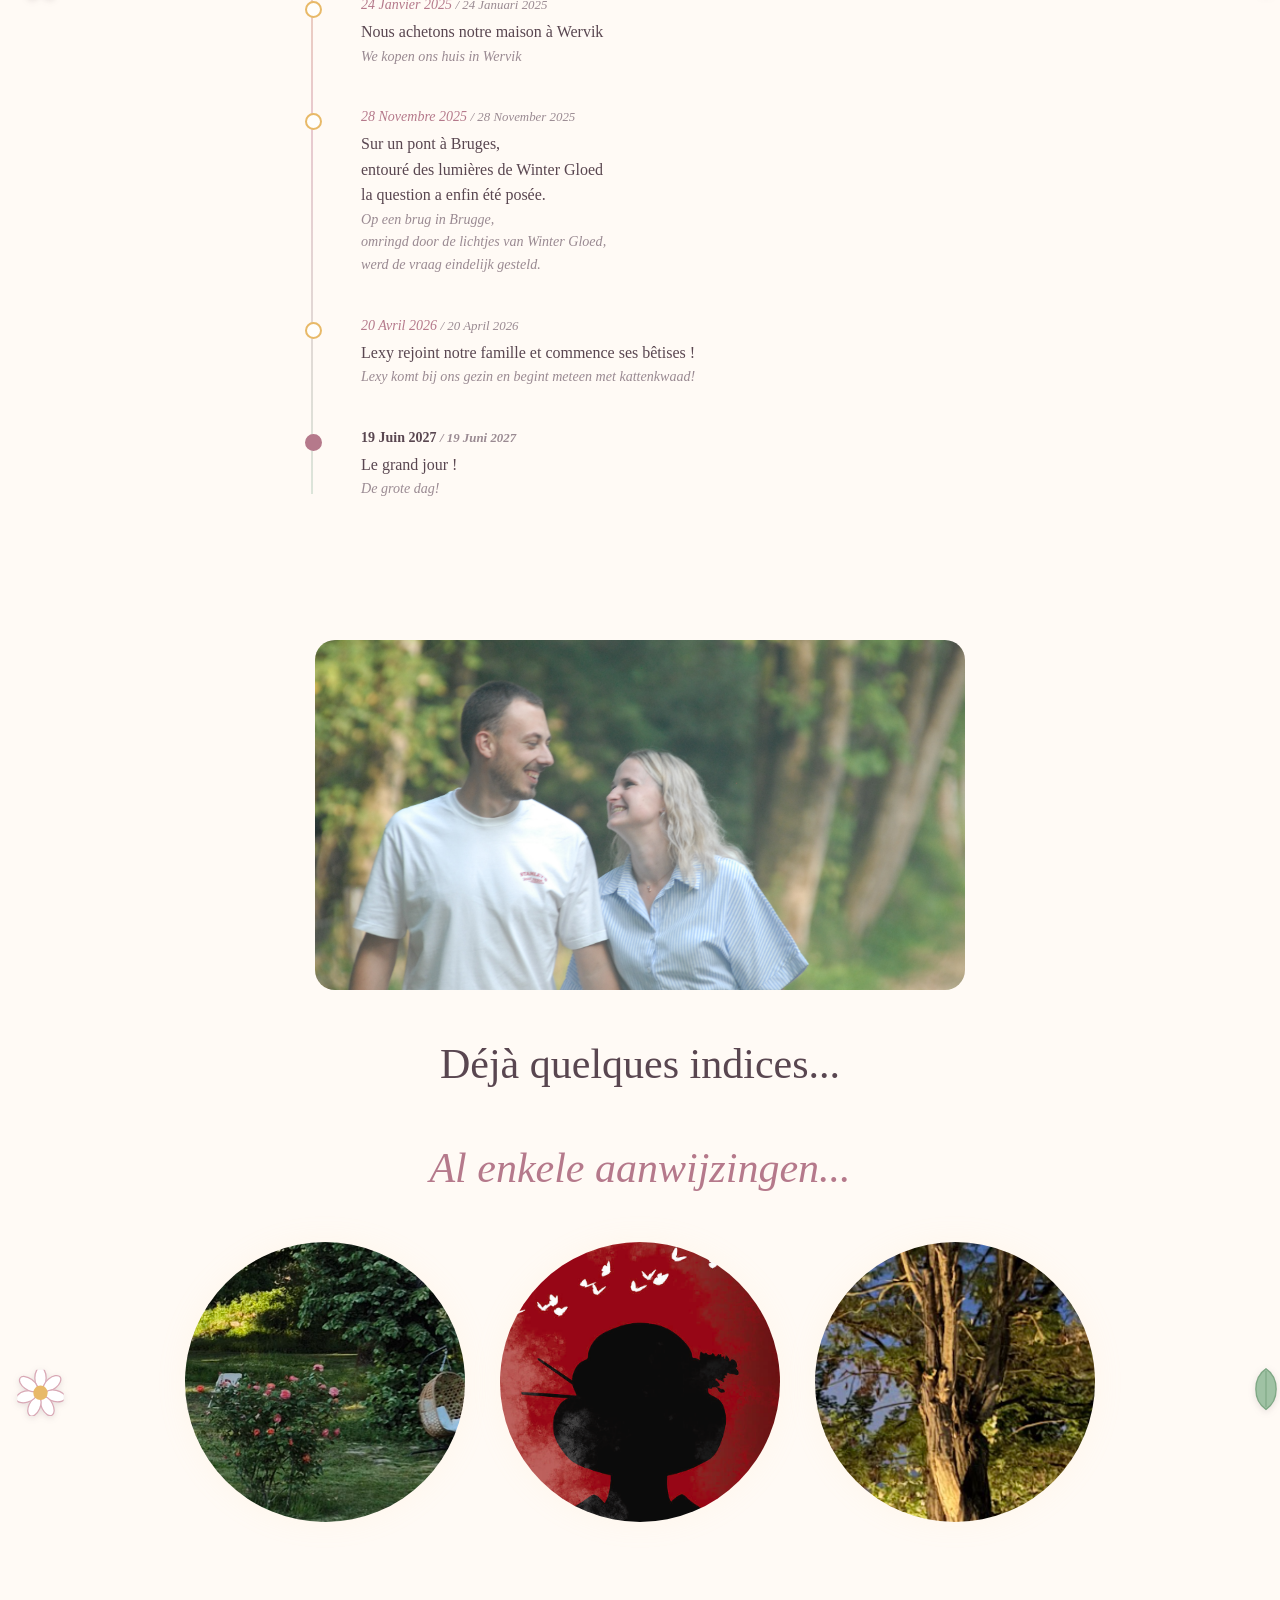
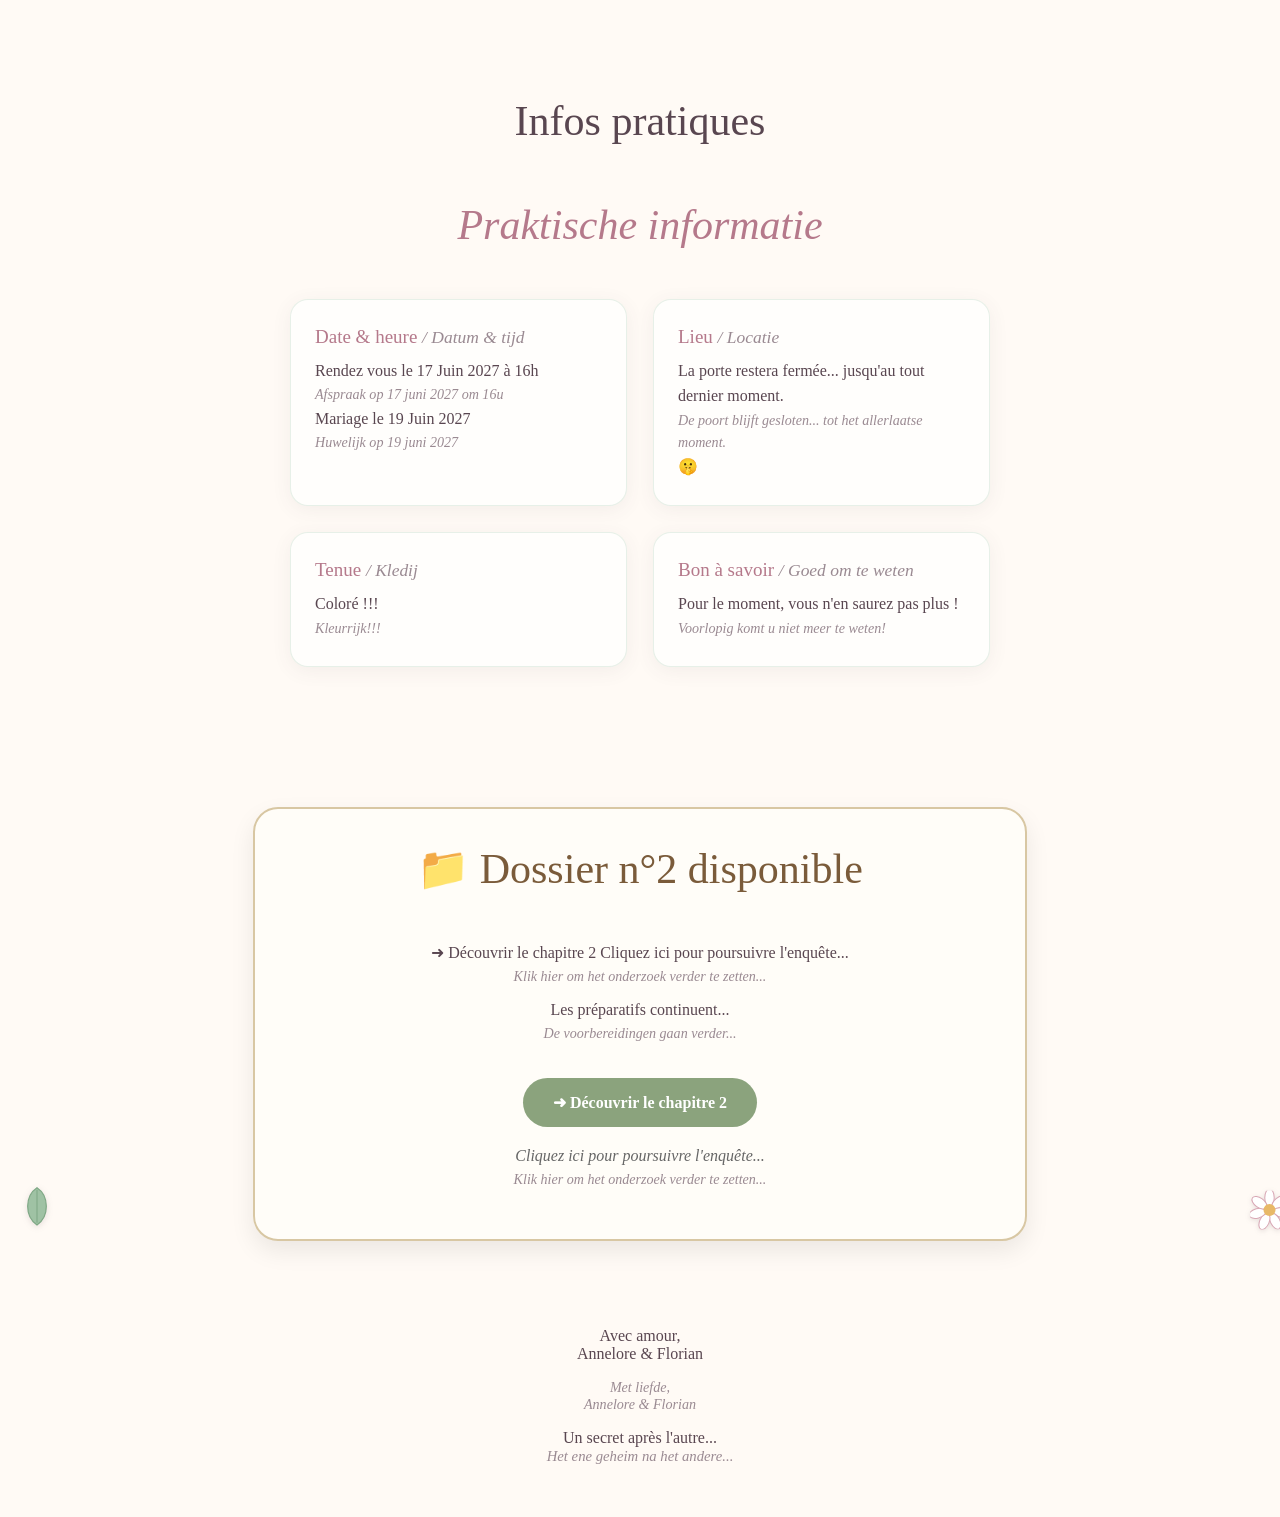
==== commit 7c13fad4: "Update index.html" ====
--- a/index.html
+++ b/index.html
@@ -187,7 +187,9 @@
 
 ➜ Découvrir le chapitre 2
 Cliquez ici pour poursuivre l'enquête...
+        <span class="nl">
 Klik hier om het onderzoek verder te zetten...
+            </span>
         <p>
             Les préparatifs continuent...
             <br>
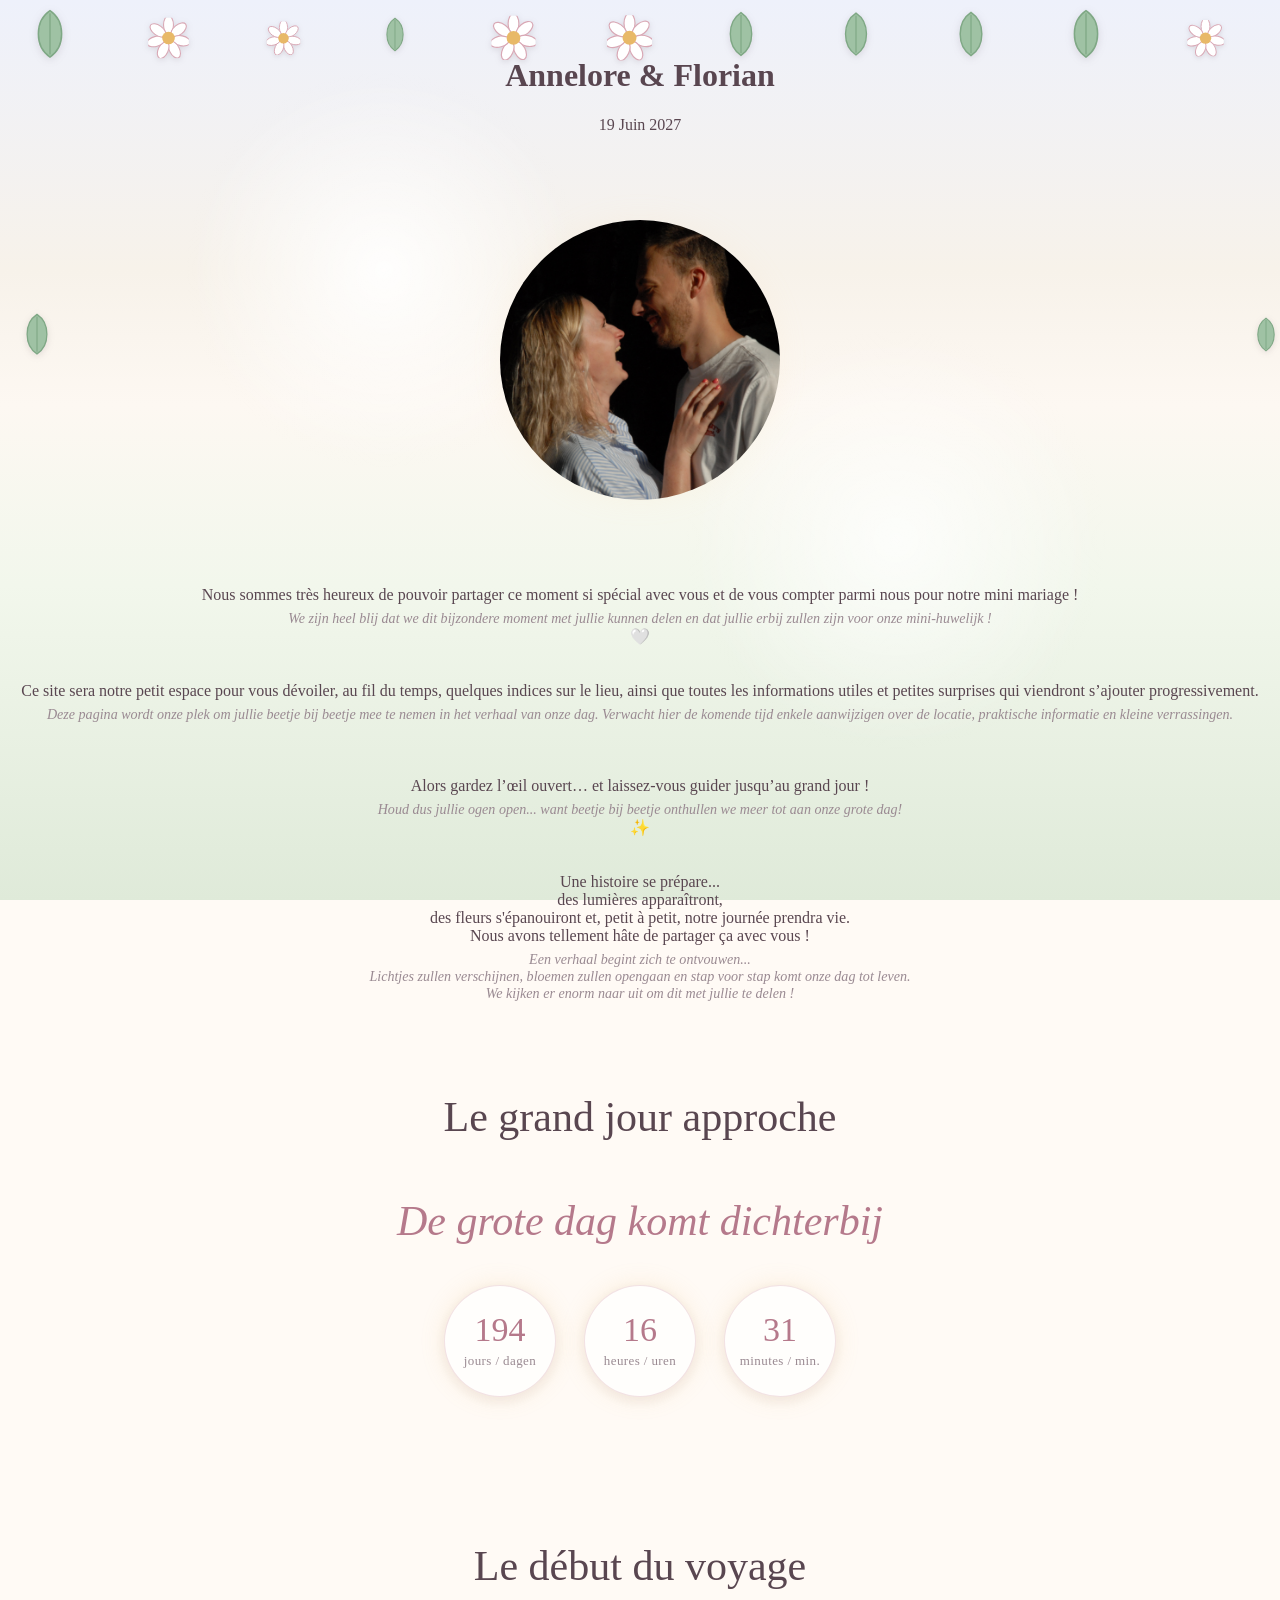
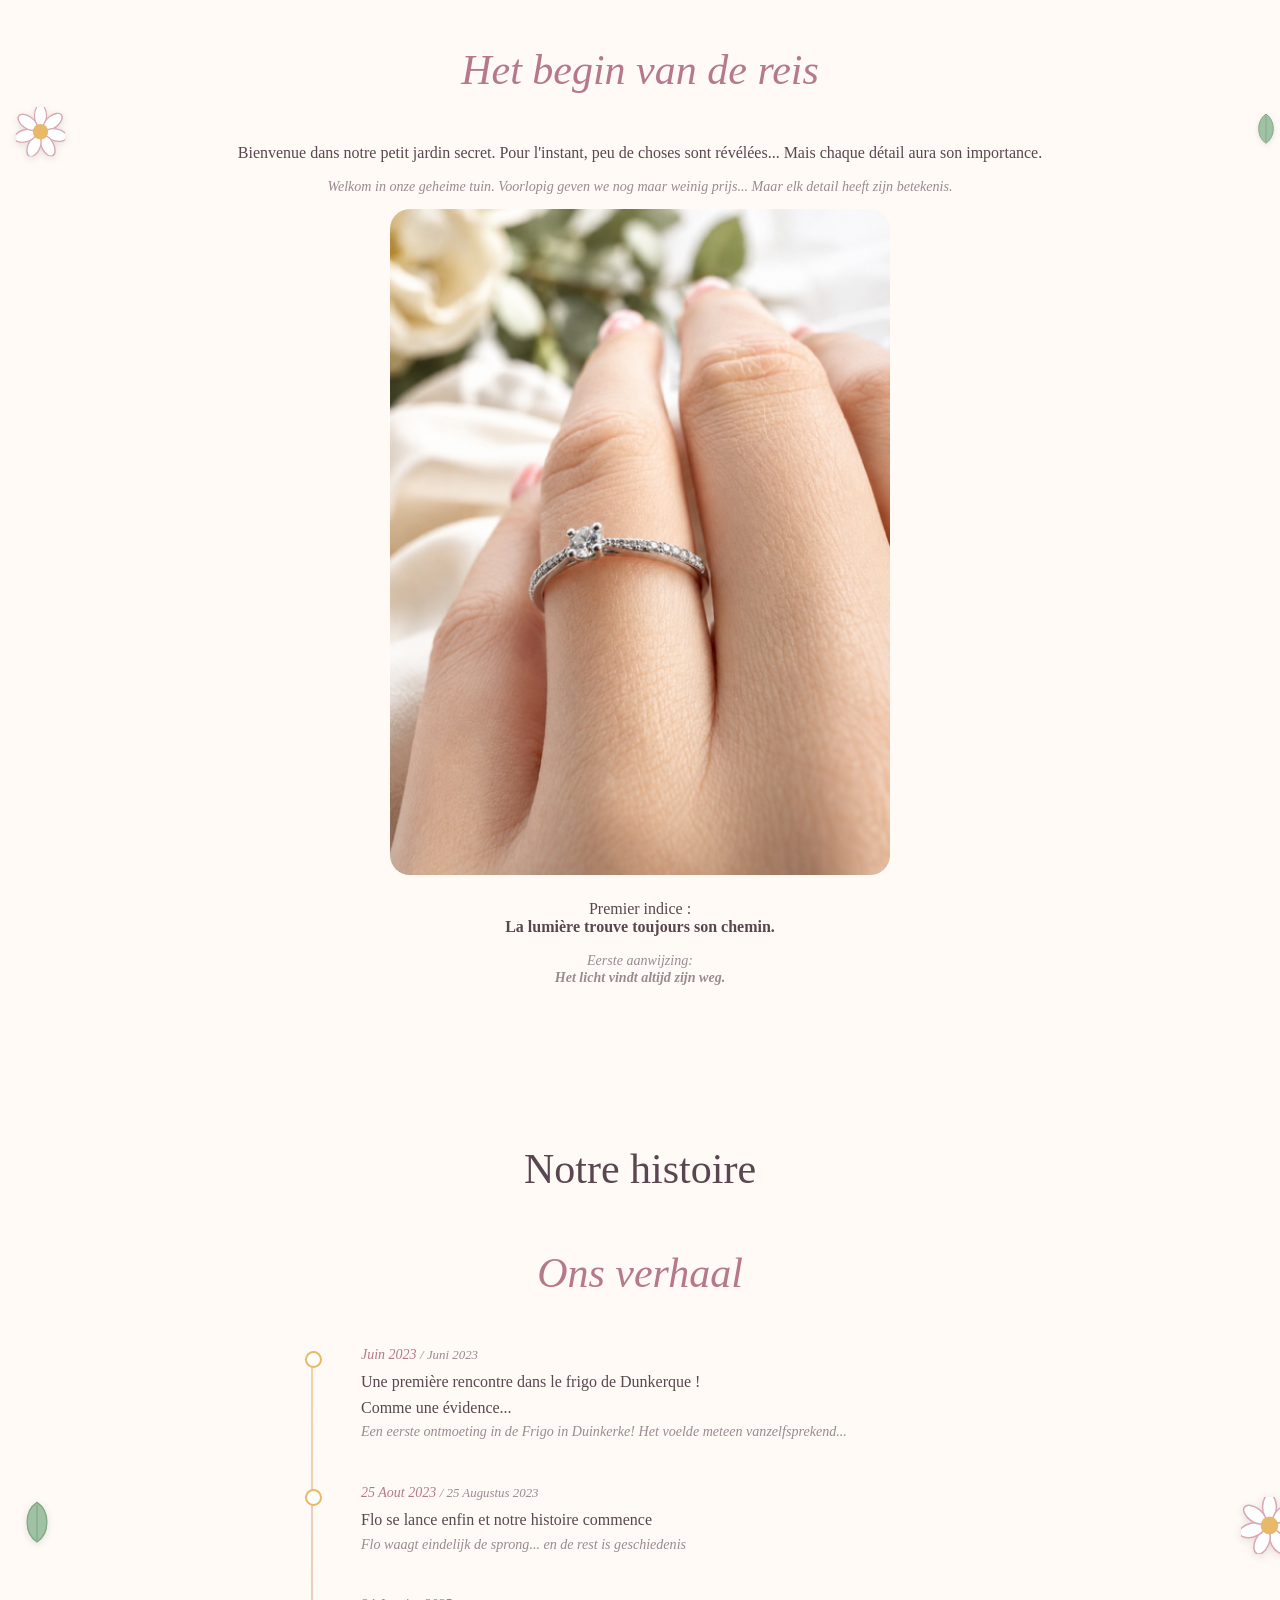
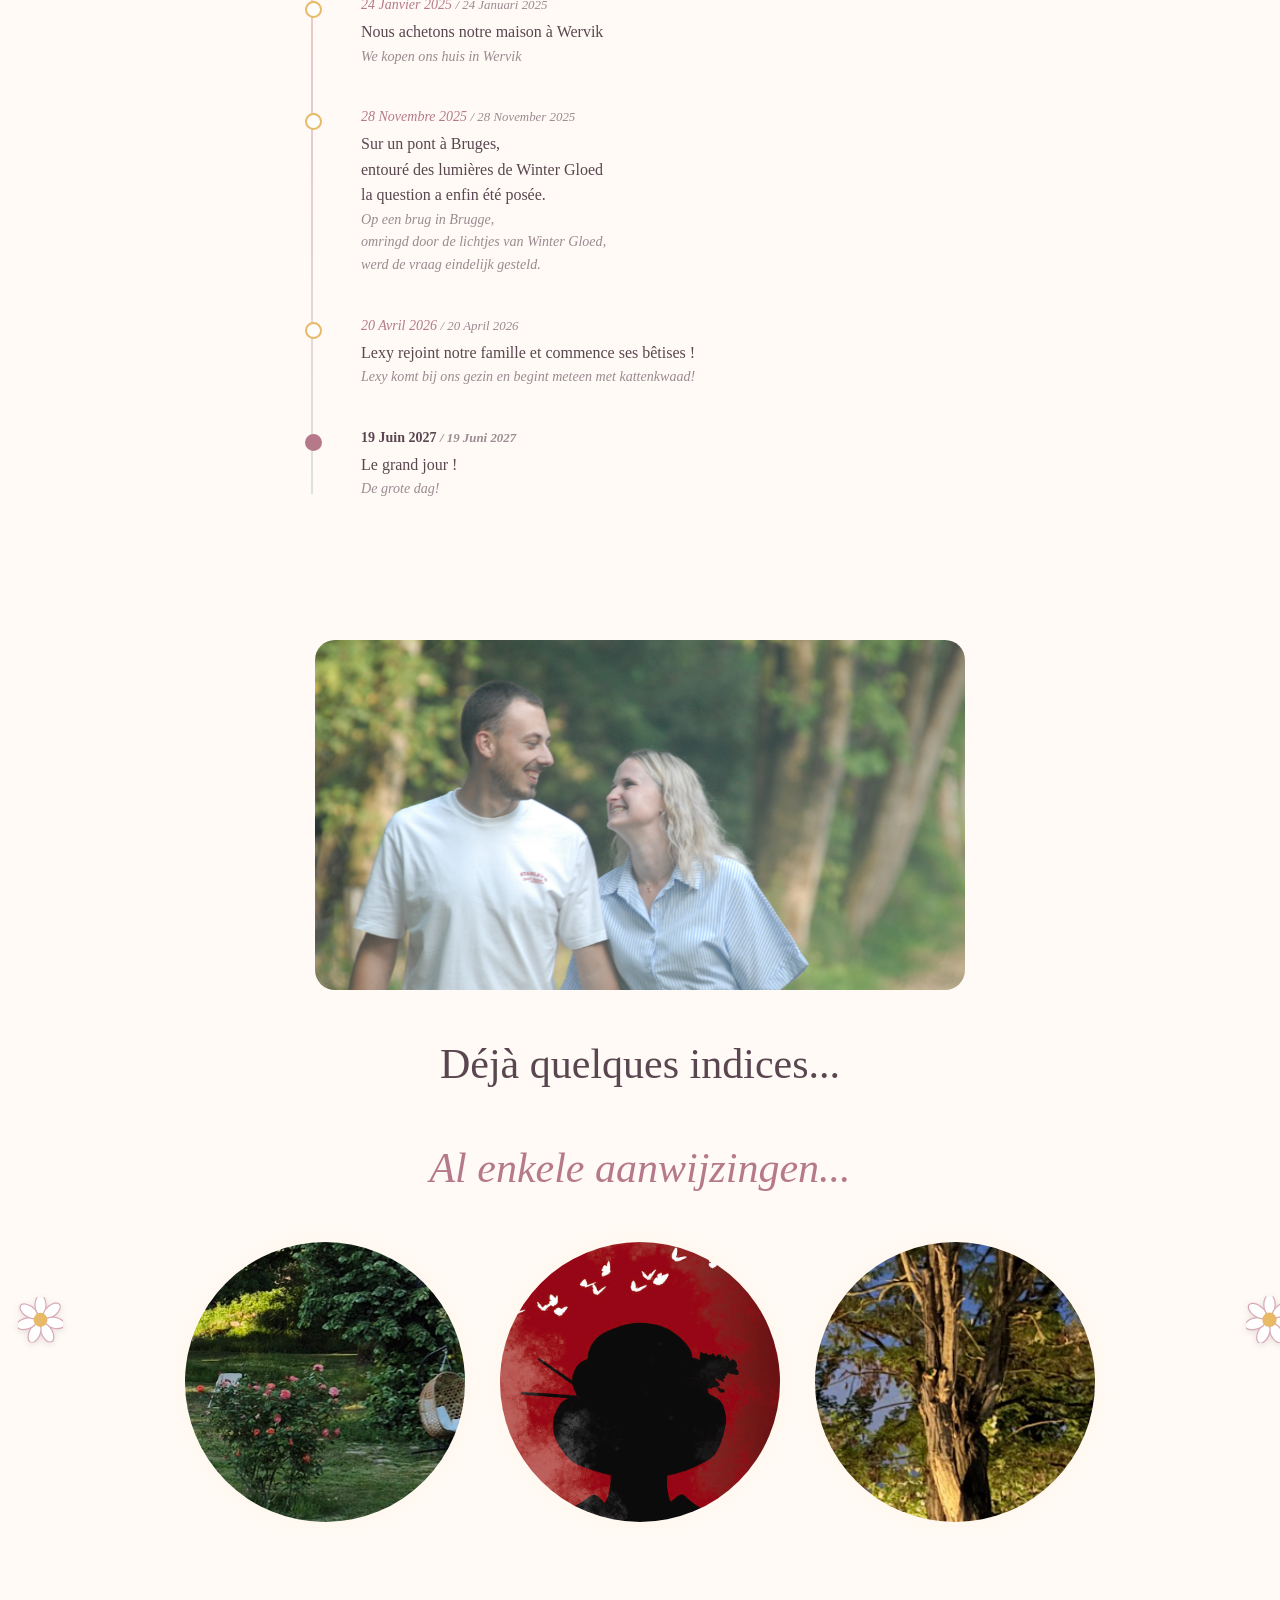
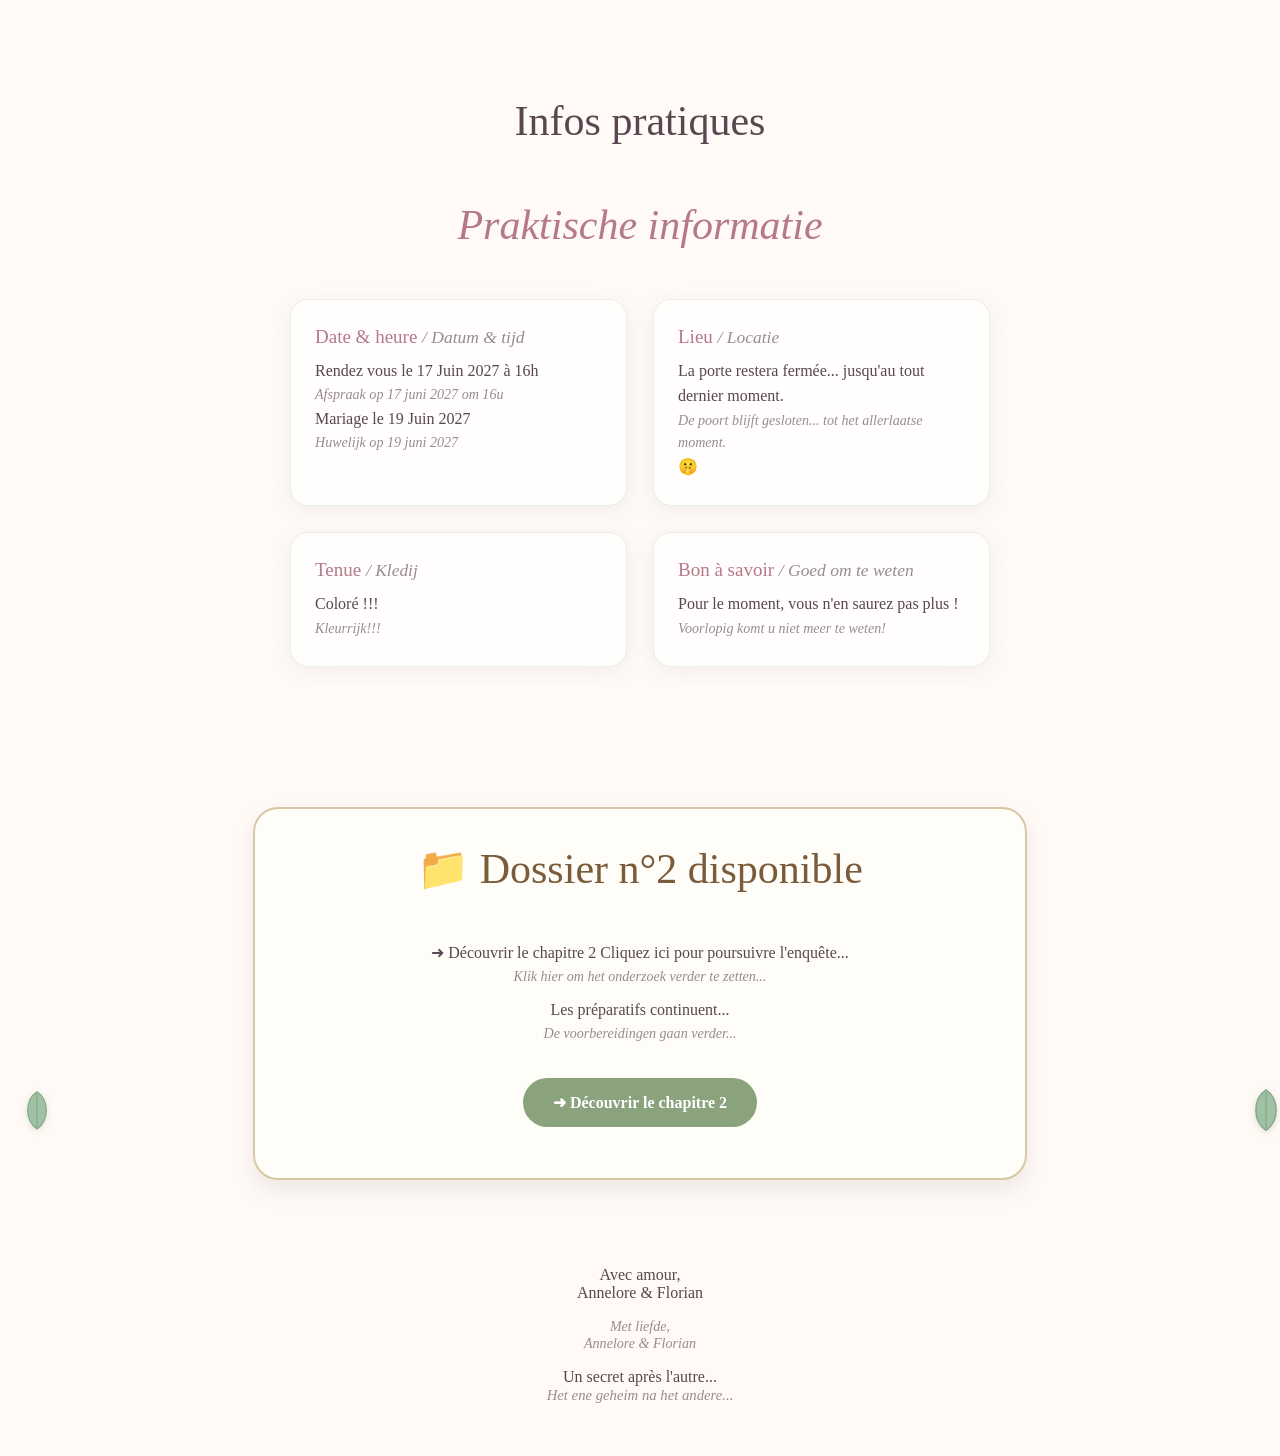
==== commit 9f784aa0: "Update index.html" ====
--- a/index.html
+++ b/index.html
@@ -201,13 +201,6 @@
         <a href="chapitre2.html" class="btn-chapitre">
             ➜ Découvrir le chapitre 2
         </a>
-
-        <p class="note-enquete">
-            Cliquez ici pour poursuivre l'enquête...
-            <br>
-            <span class="nl">
-                Klik hier om het onderzoek verder te zetten...
-            </span>
         </p>
     </div>
 </section>
